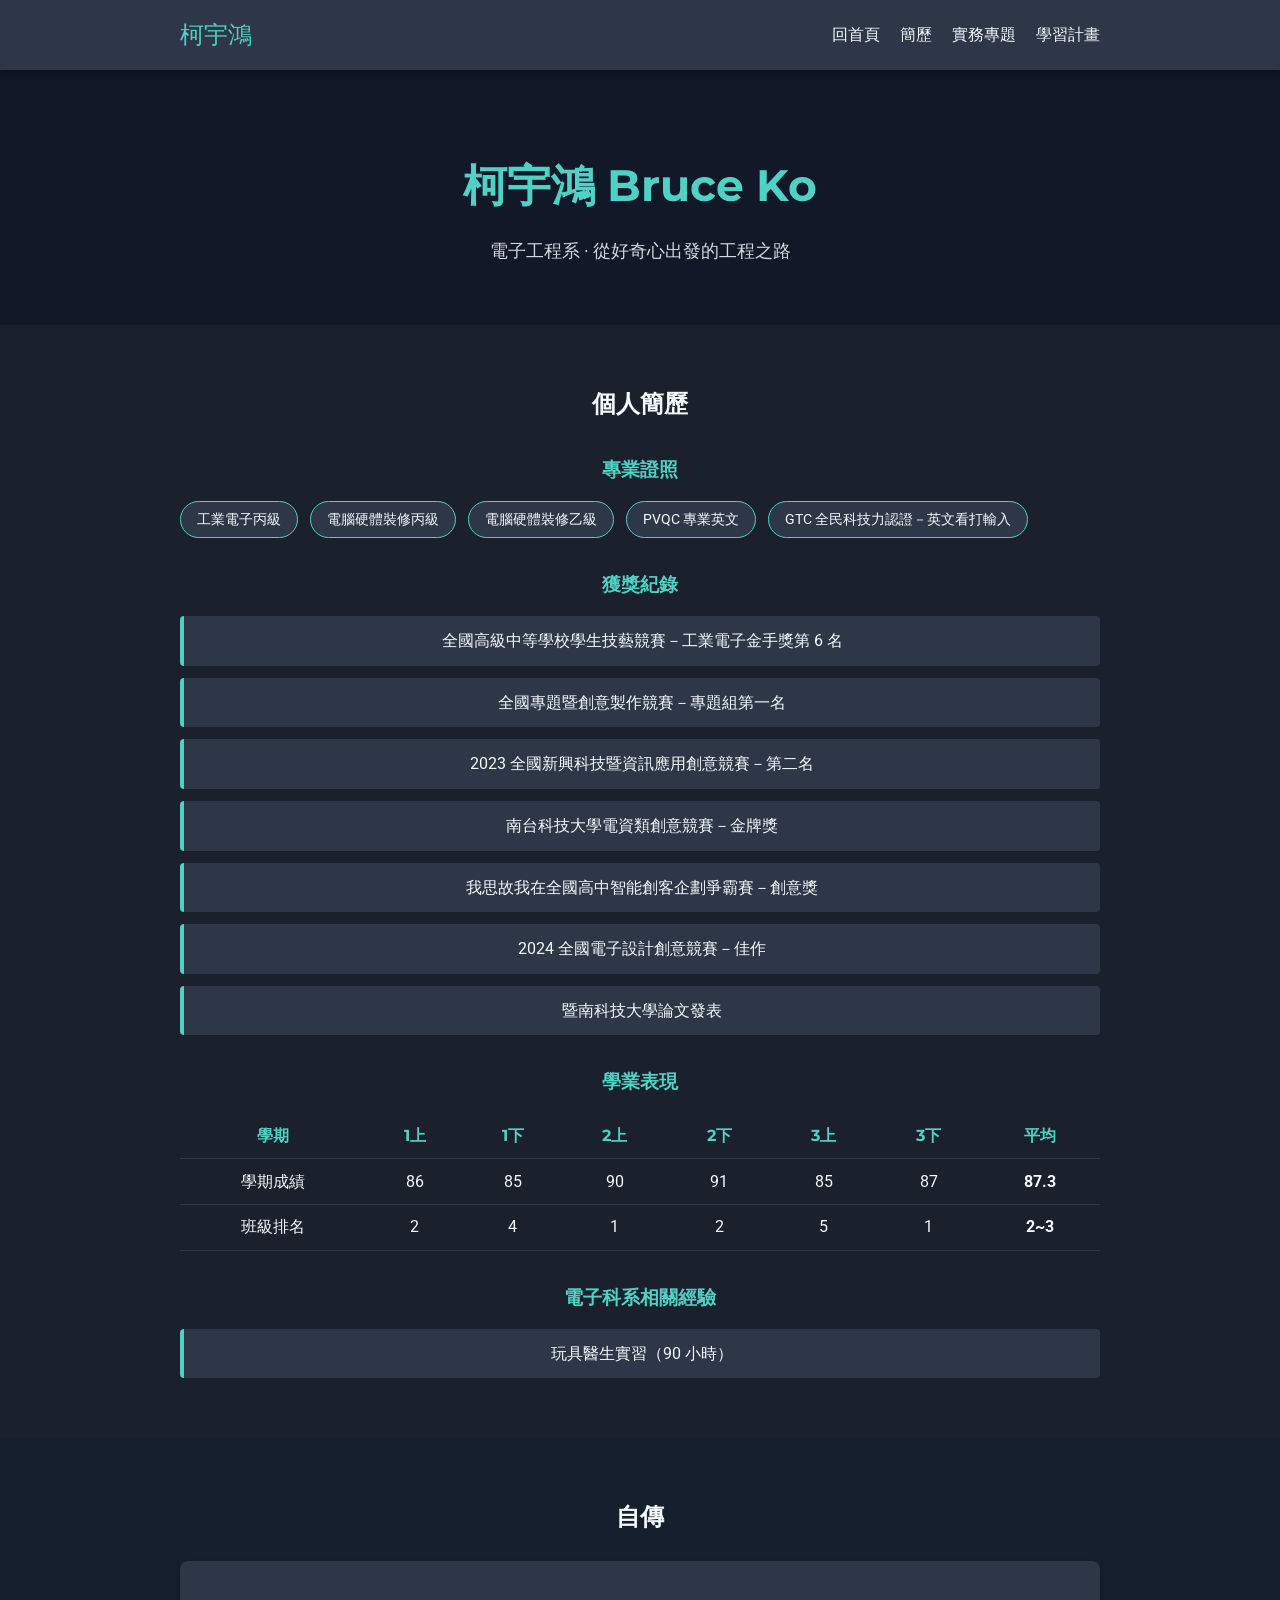
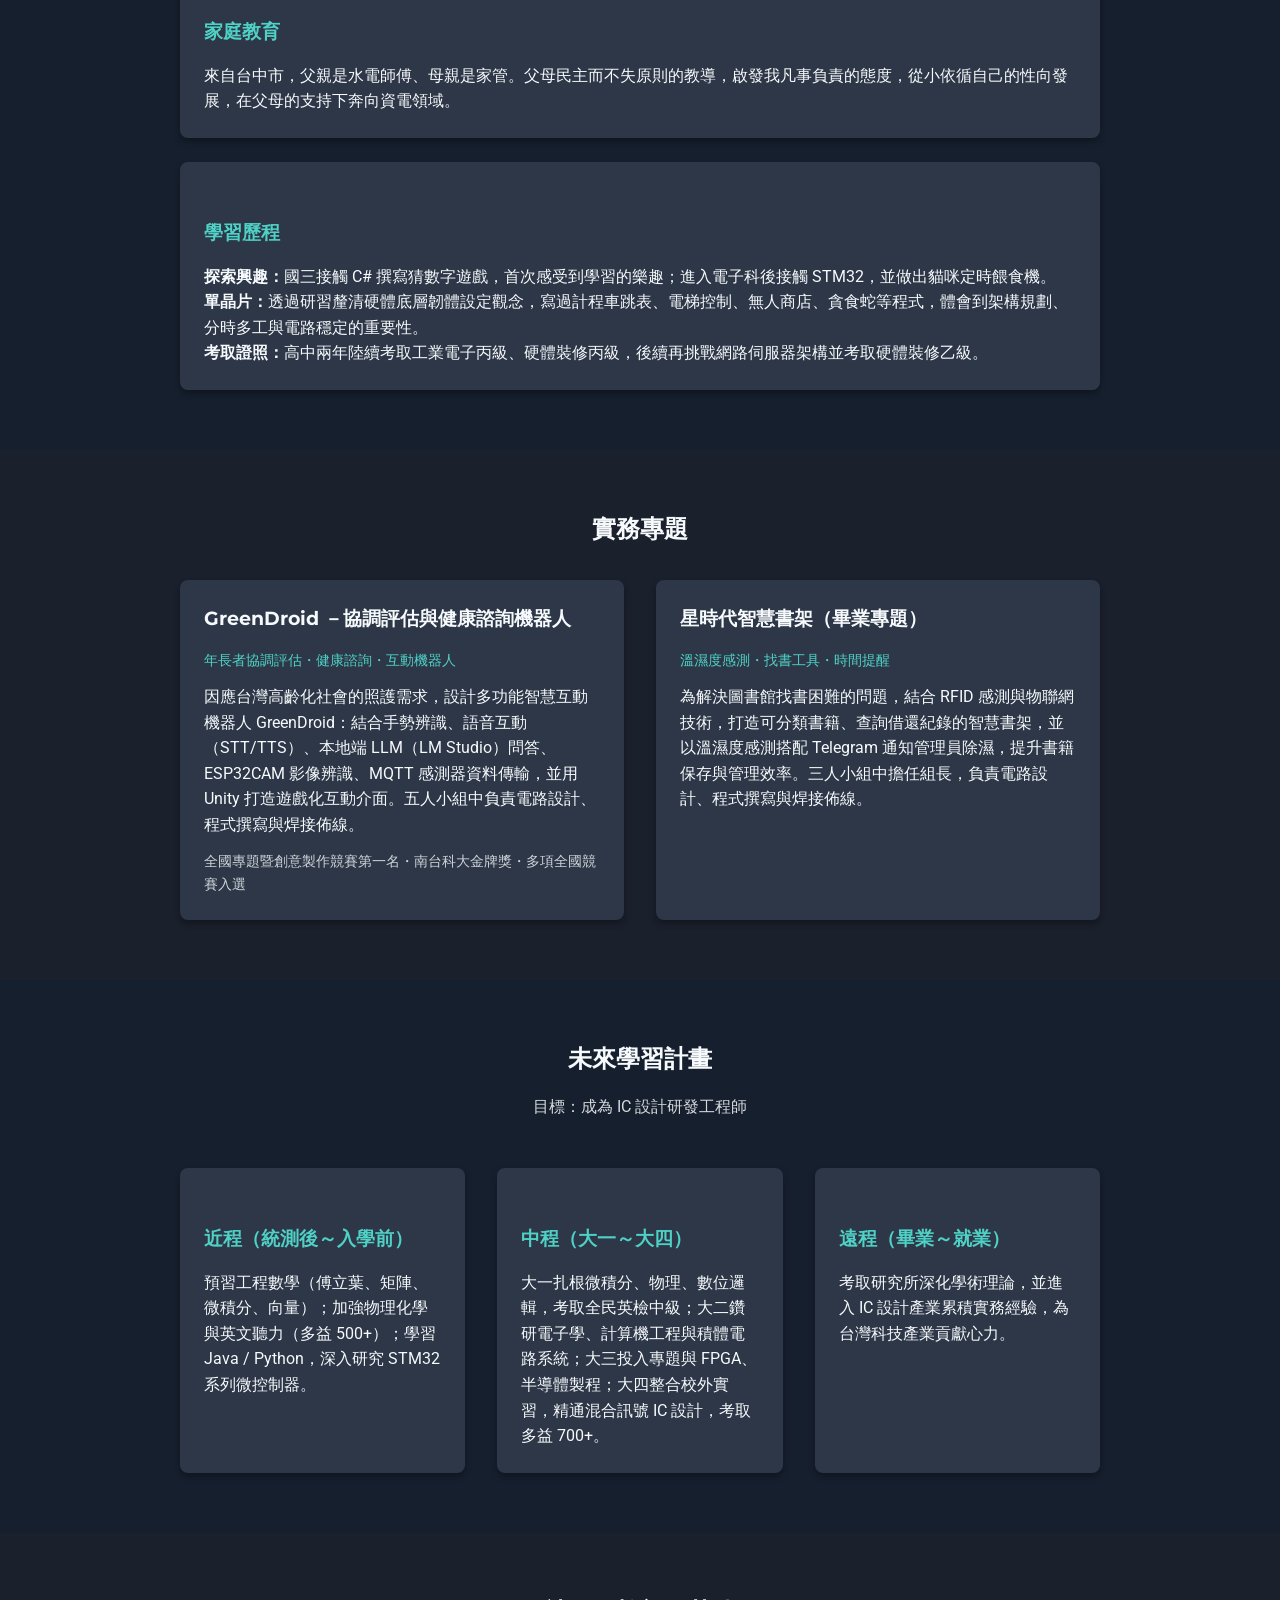
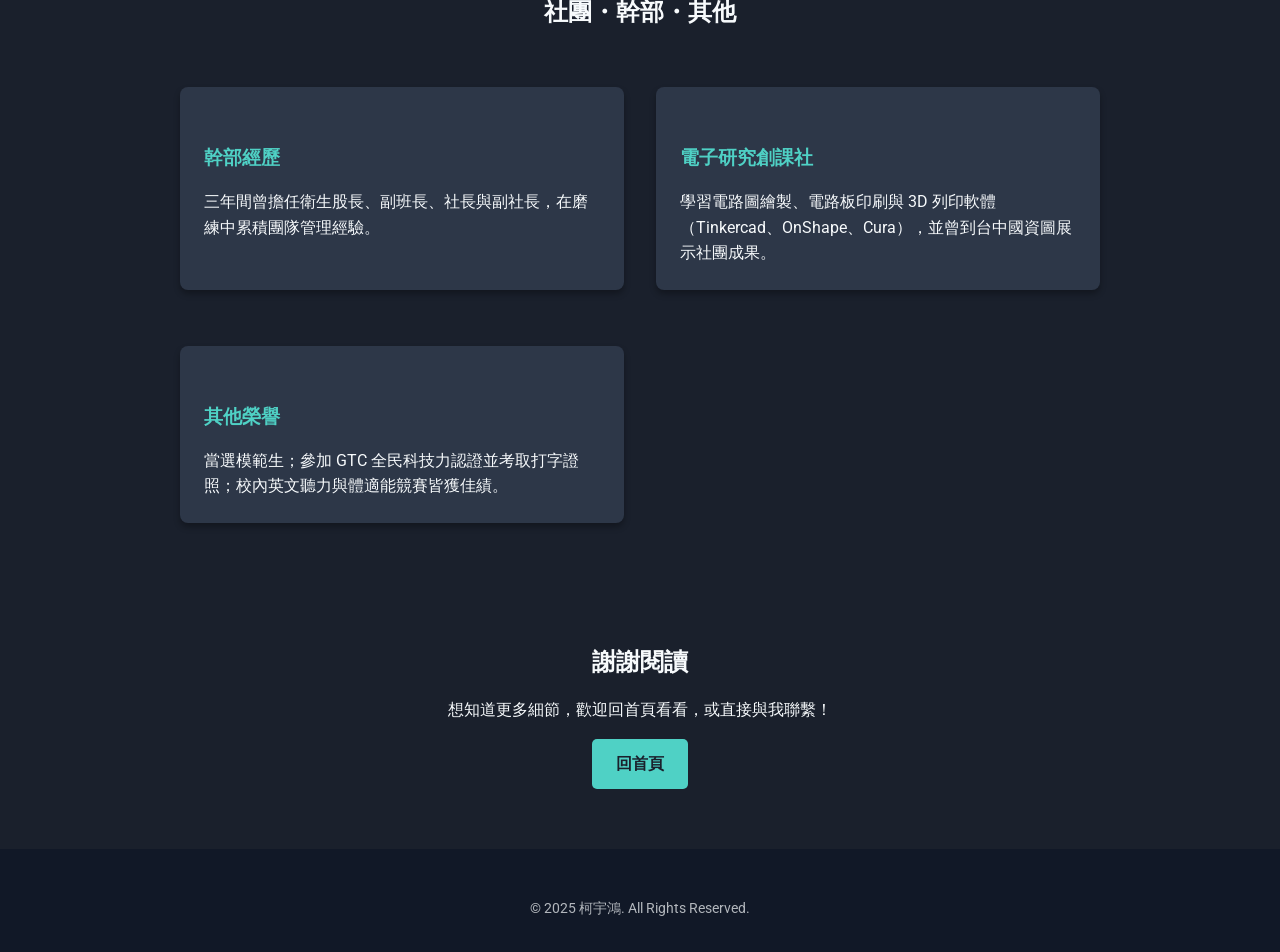
==== about.html @ ba744ed4 "新增「了解我」整理頁面，整理自傳、競賽、專題等審查資料重點" ====
<!DOCTYPE html>
<html lang="zh-TW">
<head>
    <meta charset="UTF-8">
    <meta name="viewport" content="width=device-width, initial-scale=1.0">
    <title>了解我 - 柯宇鴻</title>

    <!-- 引入 Google Fonts -->
    <link rel="preconnect" href="https://fonts.googleapis.com">
    <link rel="preconnect" href="https://fonts.gstatic.com" crossorigin>
    <link href="https://fonts.googleapis.com/css2?family=Montserrat:wght@700&family=Roboto:wght@400;500&display=swap" rel="stylesheet">

    <!-- 連結外部 CSS 樣式表 -->
    <link rel="stylesheet" href="style.css">
</head>
<body>

    <!-- 導覽列 -->
    <nav class="navbar">
        <div class="container">
            <a href="index.html" class="logo">柯宇鴻</a>
            <ul class="nav-links">
                <li><a href="index.html">回首頁</a></li>
                <li><a href="#profile">簡歷</a></li>
                <li><a href="#projects">實務專題</a></li>
                <li><a href="#plan">學習計畫</a></li>
            </ul>
        </div>
    </nav>

    <!-- 英雄區塊 -->
    <header id="hero" class="page-hero">
        <div class="container">
            <h1>柯宇鴻 Bruce Ko</h1>
            <p class="subtitle">電子工程系 · 從好奇心出發的工程之路</p>
        </div>
    </header>

    <main>
        <!-- 個人簡歷 -->
        <section id="profile" class="about-section">
            <div class="container">
                <h2 class="section-title">個人簡歷</h2>

                <h3>專業證照</h3>
                <ul class="badge-list">
                    <li class="badge">工業電子丙級</li>
                    <li class="badge">電腦硬體裝修丙級</li>
                    <li class="badge">電腦硬體裝修乙級</li>
                    <li class="badge">PVQC 專業英文</li>
                    <li class="badge">GTC 全民科技力認證－英文看打輸入</li>
                </ul>

                <h3>獲獎紀錄</h3>
                <ul class="award-list">
                    <li>全國高級中等學校學生技藝競賽－工業電子金手獎第 6 名</li>
                    <li>全國專題暨創意製作競賽－專題組第一名</li>
                    <li>2023 全國新興科技暨資訊應用創意競賽－第二名</li>
                    <li>南台科技大學電資類創意競賽－金牌獎</li>
                    <li>我思故我在全國高中智能創客企劃爭霸賽－創意獎</li>
                    <li>2024 全國電子設計創意競賽－佳作</li>
                    <li>暨南科技大學論文發表</li>
                </ul>

                <h3>學業表現</h3>
                <div class="table-wrap">
                    <table class="info-table">
                        <thead>
                            <tr><th>學期</th><th>1上</th><th>1下</th><th>2上</th><th>2下</th><th>3上</th><th>3下</th><th>平均</th></tr>
                        </thead>
                        <tbody>
                            <tr><td>學期成績</td><td>86</td><td>85</td><td>90</td><td>91</td><td>85</td><td>87</td><td><strong>87.3</strong></td></tr>
                            <tr><td>班級排名</td><td>2</td><td>4</td><td>1</td><td>2</td><td>5</td><td>1</td><td><strong>2~3</strong></td></tr>
                        </tbody>
                    </table>
                </div>

                <h3>電子科系相關經驗</h3>
                <ul class="award-list">
                    <li>玩具醫生實習（90 小時）</li>
                </ul>
            </div>
        </section>

        <!-- 自傳 -->
        <section class="about-section alt-bg">
            <div class="container">
                <h2 class="section-title">自傳</h2>
                <div class="project-card">
                    <h3>家庭教育</h3>
                    <p>來自台中市，父親是水電師傅、母親是家管。父母民主而不失原則的教導，啟發我凡事負責的態度，從小依循自己的性向發展，在父母的支持下奔向資電領域。</p>
                </div>
                <div class="project-card">
                    <h3>學習歷程</h3>
                    <p><strong>探索興趣：</strong>國三接觸 C# 撰寫猜數字遊戲，首次感受到學習的樂趣；進入電子科後接觸 STM32，並做出貓咪定時餵食機。</p>
                    <p><strong>單晶片：</strong>透過研習釐清硬體底層韌體設定觀念，寫過計程車跳表、電梯控制、無人商店、貪食蛇等程式，體會到架構規劃、分時多工與電路穩定的重要性。</p>
                    <p><strong>考取證照：</strong>高中兩年陸續考取工業電子丙級、硬體裝修丙級，後續再挑戰網路伺服器架構並考取硬體裝修乙級。</p>
                </div>
            </div>
        </section>

        <!-- 實務專題 -->
        <section id="projects" class="projects-section">
            <div class="container">
                <h2 class="section-title">實務專題</h2>
                <div class="project-grid">
                    <div class="project-card">
                        <h3>GreenDroid －協調評估與健康諮詢機器人</h3>
                        <p class="tag">年長者協調評估・健康諮詢・互動機器人</p>
                        <p>因應台灣高齡化社會的照護需求，設計多功能智慧互動機器人 GreenDroid：結合手勢辨識、語音互動（STT/TTS）、本地端 LLM（LM Studio）問答、ESP32CAM 影像辨識、MQTT 感測器資料傳輸，並用 Unity 打造遊戲化互動介面。五人小組中負責電路設計、程式撰寫與焊接佈線。</p>
                        <p class="highlight">全國專題暨創意製作競賽第一名・南台科大金牌獎・多項全國競賽入選</p>
                    </div>
                    <div class="project-card">
                        <h3>星時代智慧書架（畢業專題）</h3>
                        <p class="tag">溫濕度感測・找書工具・時間提醒</p>
                        <p>為解決圖書館找書困難的問題，結合 RFID 感測與物聯網技術，打造可分類書籍、查詢借還紀錄的智慧書架，並以溫濕度感測搭配 Telegram 通知管理員除濕，提升書籍保存與管理效率。三人小組中擔任組長，負責電路設計、程式撰寫與焊接佈線。</p>
                    </div>
                </div>
            </div>
        </section>

        <!-- 未來學習計畫 -->
        <section id="plan" class="about-section alt-bg">
            <div class="container">
                <h2 class="section-title">未來學習計畫</h2>
                <p class="center-text">目標：成為 IC 設計研發工程師</p>
                <div class="plan-grid">
                    <div class="project-card">
                        <h3>近程（統測後～入學前）</h3>
                        <p>預習工程數學（傅立葉、矩陣、微積分、向量）；加強物理化學與英文聽力（多益 500+）；學習 Java / Python，深入研究 STM32 系列微控制器。</p>
                    </div>
                    <div class="project-card">
                        <h3>中程（大一～大四）</h3>
                        <p>大一扎根微積分、物理、數位邏輯，考取全民英檢中級；大二鑽研電子學、計算機工程與積體電路系統；大三投入專題與 FPGA、半導體製程；大四整合校外實習，精通混合訊號 IC 設計，考取多益 700+。</p>
                    </div>
                    <div class="project-card">
                        <h3>遠程（畢業～就業）</h3>
                        <p>考取研究所深化學術理論，並進入 IC 設計產業累積實務經驗，為台灣科技產業貢獻心力。</p>
                    </div>
                </div>
            </div>
        </section>

        <!-- 社團與其他 -->
        <section class="about-section">
            <div class="container">
                <h2 class="section-title">社團・幹部・其他</h2>
                <div class="project-grid">
                    <div class="project-card">
                        <h3>幹部經歷</h3>
                        <p>三年間曾擔任衛生股長、副班長、社長與副社長，在磨練中累積團隊管理經驗。</p>
                    </div>
                    <div class="project-card">
                        <h3>電子研究創課社</h3>
                        <p>學習電路圖繪製、電路板印刷與 3D 列印軟體（Tinkercad、OnShape、Cura），並曾到台中國資圖展示社團成果。</p>
                    </div>
                    <div class="project-card">
                        <h3>其他榮譽</h3>
                        <p>當選模範生；參加 GTC 全民科技力認證並考取打字證照；校內英文聽力與體適能競賽皆獲佳績。</p>
                    </div>
                </div>
            </div>
        </section>

        <!-- CTA -->
        <section class="contact-section">
            <div class="container">
                <h2>謝謝閱讀</h2>
                <p>想知道更多細節，歡迎回首頁看看，或直接與我聯繫！</p>
                <a href="index.html" class="btn">回首頁</a>
            </div>
        </section>
    </main>

    <!-- 頁尾 -->
    <footer class="footer">
        <div class="container">
            <p class="copyright">&copy; 2025 柯宇鴻. All Rights Reserved.</p>
        </div>
    </footer>

</body>
</html>
---- style.css ----
/* --- 全域設定與變數 --- */
:root {
    --bg-color: #1a202c;
    --card-bg-color: #2d3748;
    --primary-color: #4fd1c5;
    --text-color: #f7fafc;
    --font-heading: 'Montserrat', sans-serif;
    --font-body: 'Roboto', sans-serif;
}

/* --- 通用樣式 --- */
* {
    margin: 0;
    padding: 0;
    box-sizing: border-box;
}

html {
    scroll-behavior: smooth; /* 讓頁內跳轉有平滑過渡效果 */
}

body {
    font-family: var(--font-body);
    background-color: var(--bg-color);
    color: var(--text-color);
    line-height: 1.6;
}

.container {
    max-width: 960px;
    margin: 0 auto;
    padding: 0 20px;
}

h1, h2, h3 {
    font-family: var(--font-heading);
    margin-bottom: 1rem;
}

section {
    padding: 60px 0;
}

/* --- 導覽列 --- */
.navbar {
    background-color: var(--card-bg-color);
    padding: 1rem 0;
    position: sticky;
    top: 0;
    z-index: 10;
    box-shadow: 0 2px 10px rgba(0, 0, 0, 0.5);
}

.navbar .container {
    display: flex;
    justify-content: space-between;
    align-items: center;
}

.navbar .logo {
    font-family: var(--font-heading);
    color: var(--primary-color);
    text-decoration: none;
    font-size: 1.5rem;
}

.nav-links {
    display: flex;
    list-style: none;
}

.nav-links li {
    margin-left: 20px;
}

.nav-links a {
    color: var(--text-color);
    text-decoration: none;
    transition: color 0.3s ease;
}

.nav-links a:hover {
    color: var(--primary-color);
}

/* --- 英雄區塊 --- */
.hero-section {
    height: 60vh;
    display: flex;
    justify-content: center;
    align-items: center;
    text-align: center;
    background-color: #111827; /* 比背景更深的顏色 */
}

.hero-section h1 {
    font-size: 3rem;
    color: var(--primary-color);
}

.hero-section .subtitle {
    font-size: 1.2rem;
    color: var(--text-color);
    opacity: 0.8;
}

/* --- 關於我 & 聯絡區塊 --- */
.about-section, .contact-section {
    text-align: center;
}

/* --- 專案區塊 --- */
.projects-section h2 {
    text-align: center;
}

.project-grid {
    display: grid;
    grid-template-columns: repeat(auto-fit, minmax(300px, 1fr));
    gap: 2rem;
    margin-top: 2rem;
}

.project-card {
    background-color: var(--card-bg-color);
    padding: 1.5rem;
    border-radius: 8px;
    box-shadow: 0 4px 6px rgba(0, 0, 0, 0.3);
    transition: transform 0.3s ease, box-shadow 0.3s ease;
}

.project-card:hover {
    transform: translateY(-5px);
    box-shadow: 0 8px 15px rgba(0, 0, 0, 0.4);
}

/* --- 按鈕 --- */
.btn {
    display: inline-block;
    background-color: var(--primary-color);
    color: var(--bg-color);
    padding: 12px 24px;
    border-radius: 5px;
    text-decoration: none;
    font-weight: bold;
    margin-top: 1rem;
    transition: background-color 0.3s ease;
}

.btn:hover {
    background-color: #38b2ac; /* 加深一點的強調色 */
}

/* --- 頁尾 --- */
.footer {
    background-color: #111827;
    text-align: center;
    padding: 2rem 0;
}

.social-links a {
    color: var(--text-color);
    margin: 0 10px;
    text-decoration: none;
    transition: color 0.3s ease;
}

.social-links a:hover {
    color: var(--primary-color);
}

.copyright {
    margin-top: 1rem;
    font-size: 0.9rem;
    opacity: 0.7;
}

/* --- 了解我頁面 --- */
.page-hero {
    padding: 80px 0 60px;
    text-align: center;
    background-color: #111827;
}

.page-hero h1 {
    font-size: 2.75rem;
    color: var(--primary-color);
}

.page-hero .subtitle {
    font-size: 1.1rem;
    opacity: 0.85;
}

.section-title {
    text-align: center;
}

.about-section.alt-bg {
    background-color: #161f2e;
}

.about-section h3 {
    margin-top: 2rem;
    color: var(--primary-color);
}

.center-text {
    text-align: center;
    opacity: 0.85;
    margin-bottom: 1.5rem;
}

.badge-list, .award-list {
    list-style: none;
    display: flex;
    flex-wrap: wrap;
    gap: 0.75rem;
    margin-top: 0.75rem;
}

.badge-list .badge {
    background-color: var(--card-bg-color);
    border: 1px solid var(--primary-color);
    color: var(--text-color);
    padding: 6px 16px;
    border-radius: 999px;
    font-size: 0.9rem;
}

.award-list {
    flex-direction: column;
}

.award-list li {
    background-color: var(--card-bg-color);
    border-left: 4px solid var(--primary-color);
    padding: 0.75rem 1rem;
    border-radius: 4px;
}

.table-wrap {
    overflow-x: auto;
    margin-top: 0.75rem;
}

.info-table {
    width: 100%;
    border-collapse: collapse;
    min-width: 500px;
}

.info-table th, .info-table td {
    padding: 0.6rem 0.8rem;
    text-align: center;
    border-bottom: 1px solid rgba(255, 255, 255, 0.1);
}

.info-table th {
    color: var(--primary-color);
    font-family: var(--font-heading);
}

.about-section .project-card {
    text-align: left;
    margin-top: 1.5rem;
}

.project-card .tag {
    color: var(--primary-color);
    font-size: 0.85rem;
    margin-bottom: 0.75rem;
}

.project-card .highlight {
    margin-top: 0.75rem;
    font-size: 0.9rem;
    opacity: 0.8;
}

.plan-grid {
    display: grid;
    grid-template-columns: repeat(auto-fit, minmax(260px, 1fr));
    gap: 2rem;
    margin-top: 1.5rem;
}

/* --- 響應式設計 --- */
@media (max-width: 600px) {
    .navbar .container {
        flex-direction: column;
    }

    .nav-links {
        margin-top: 1rem;
    }

    .hero-section h1 {
        font-size: 2.5rem;
    }
}
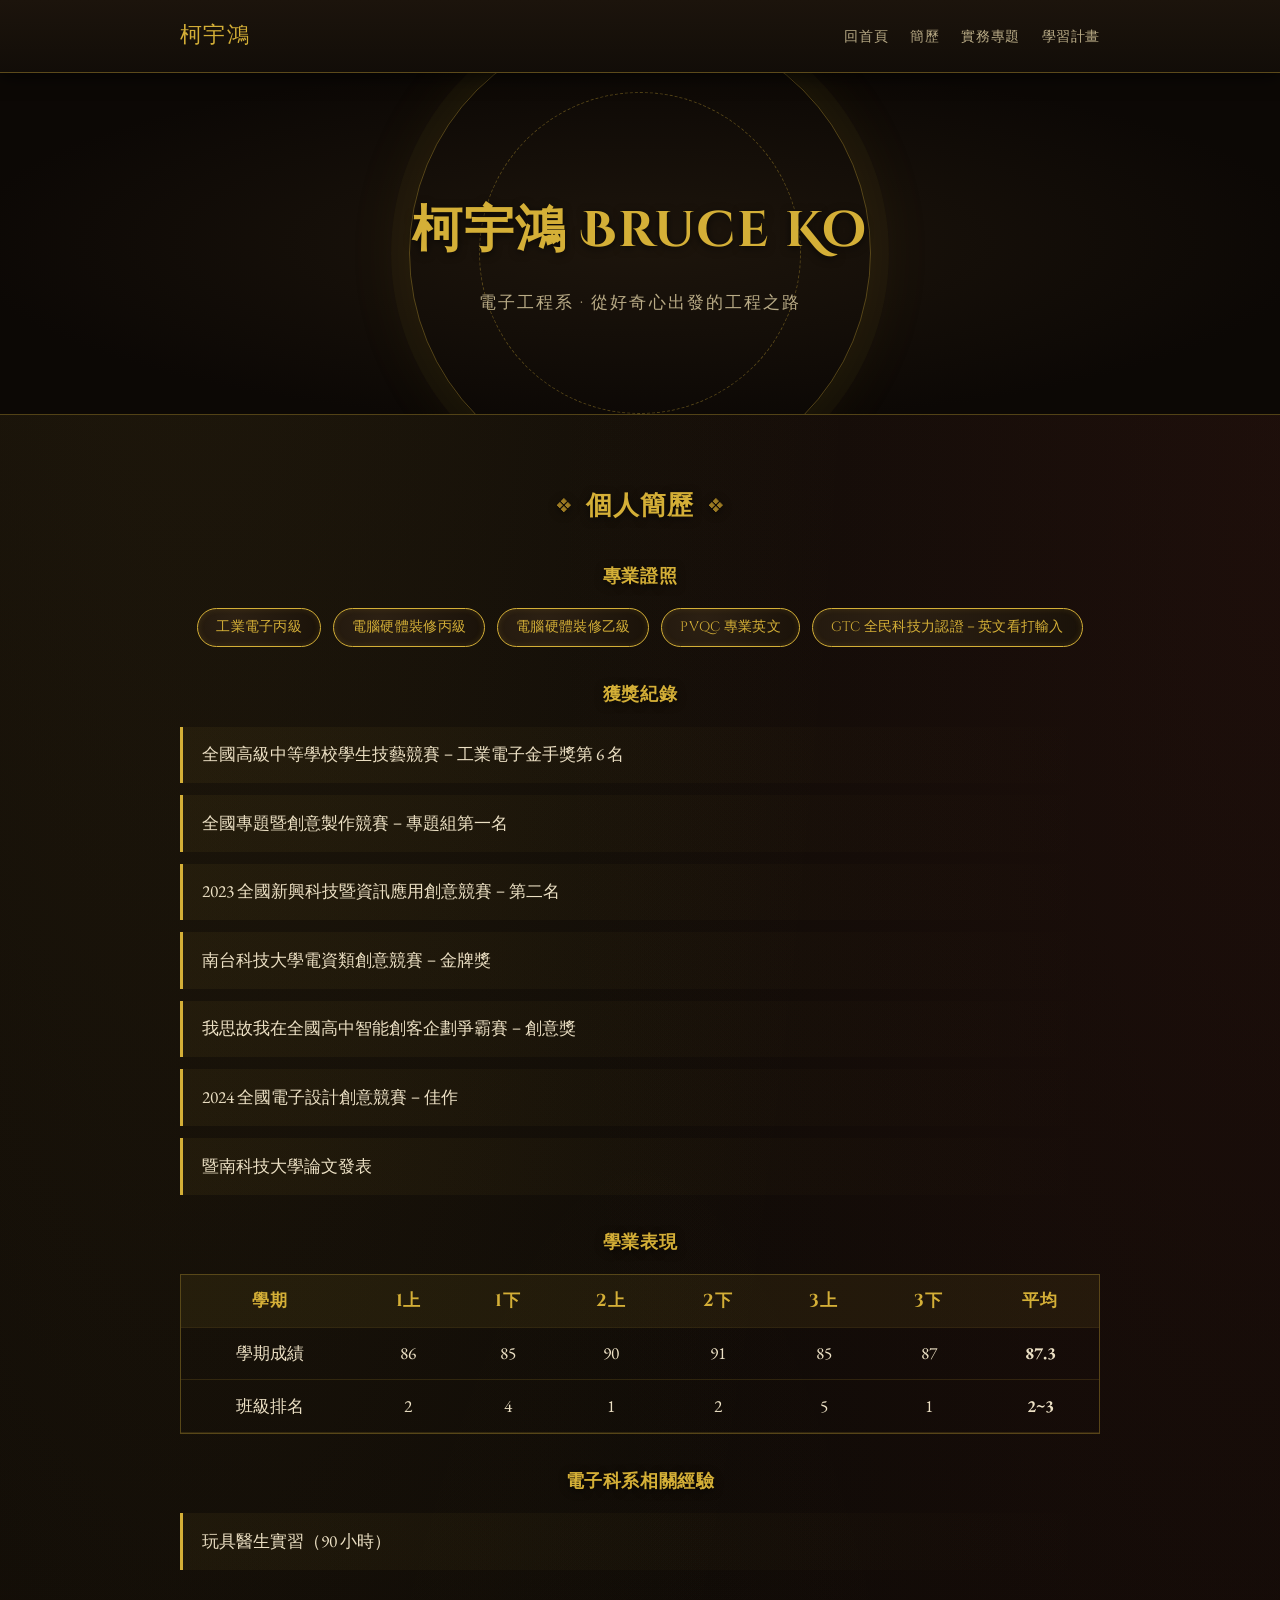
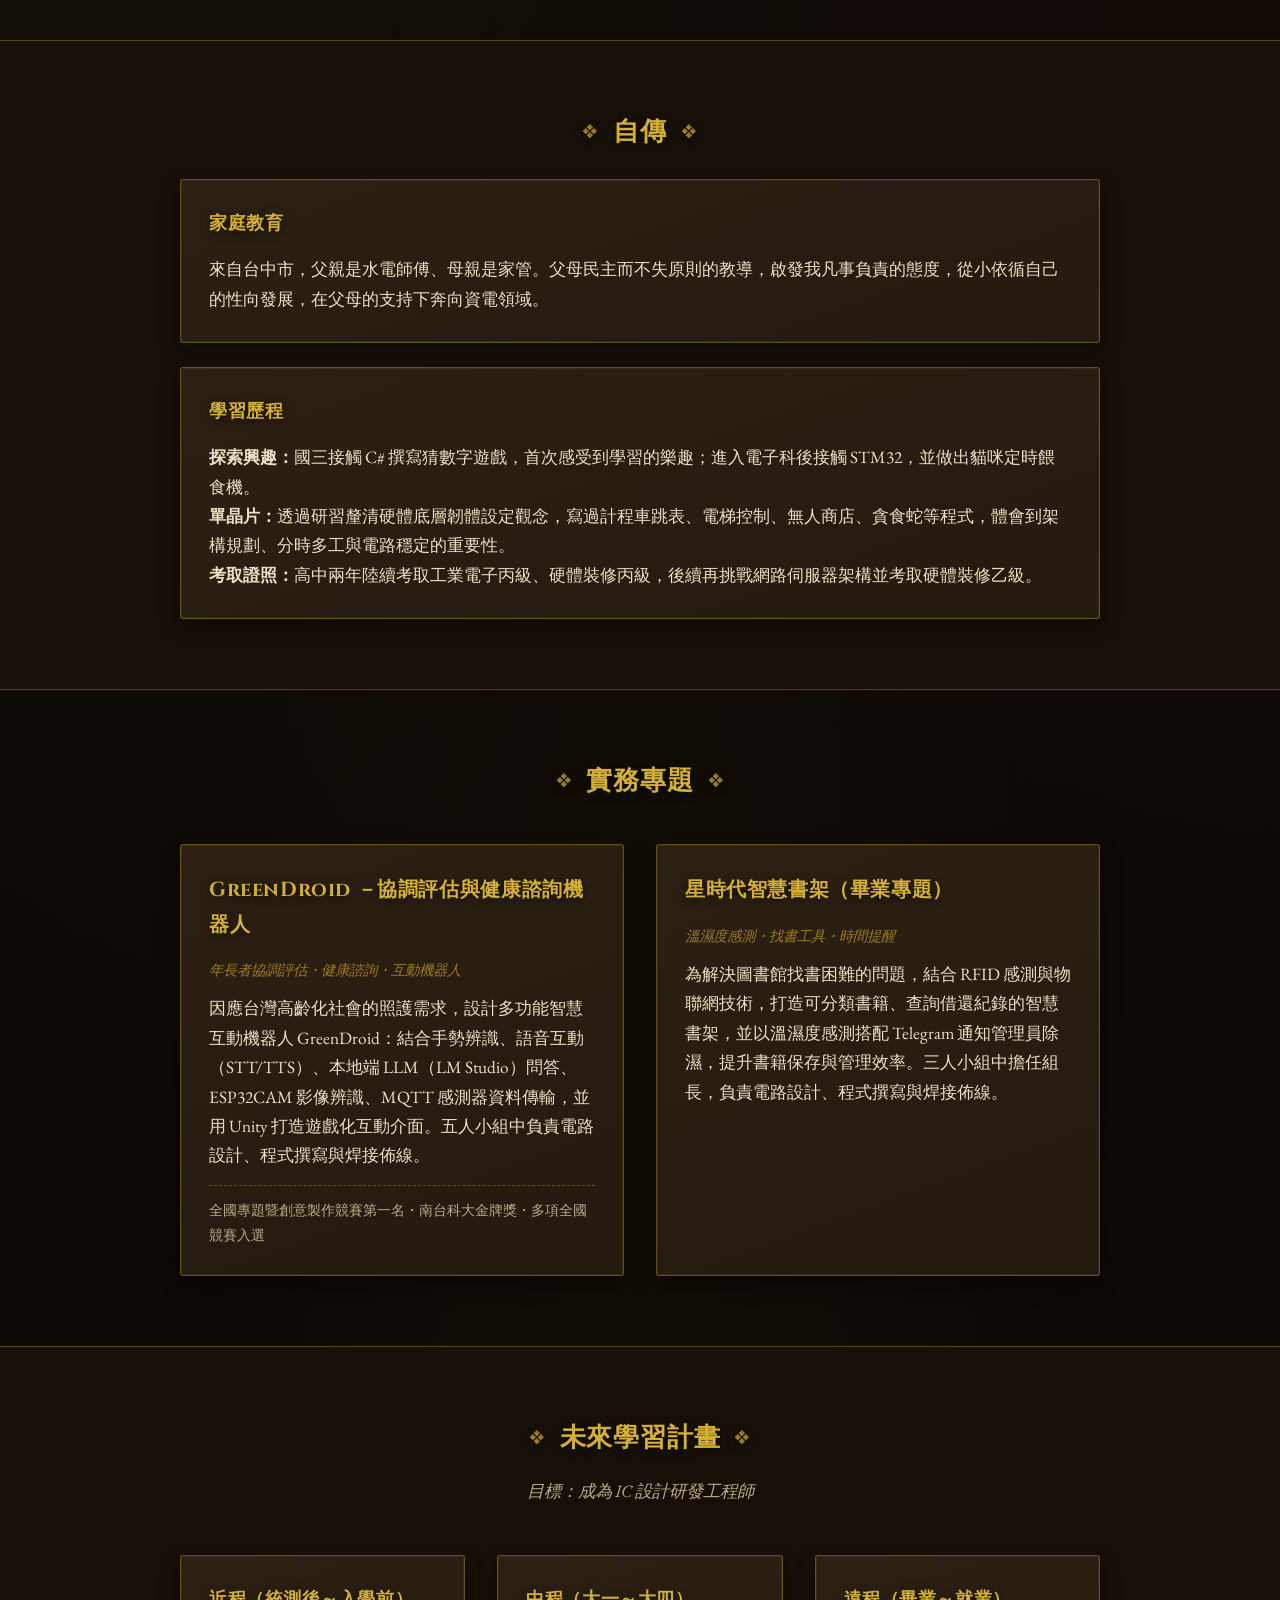
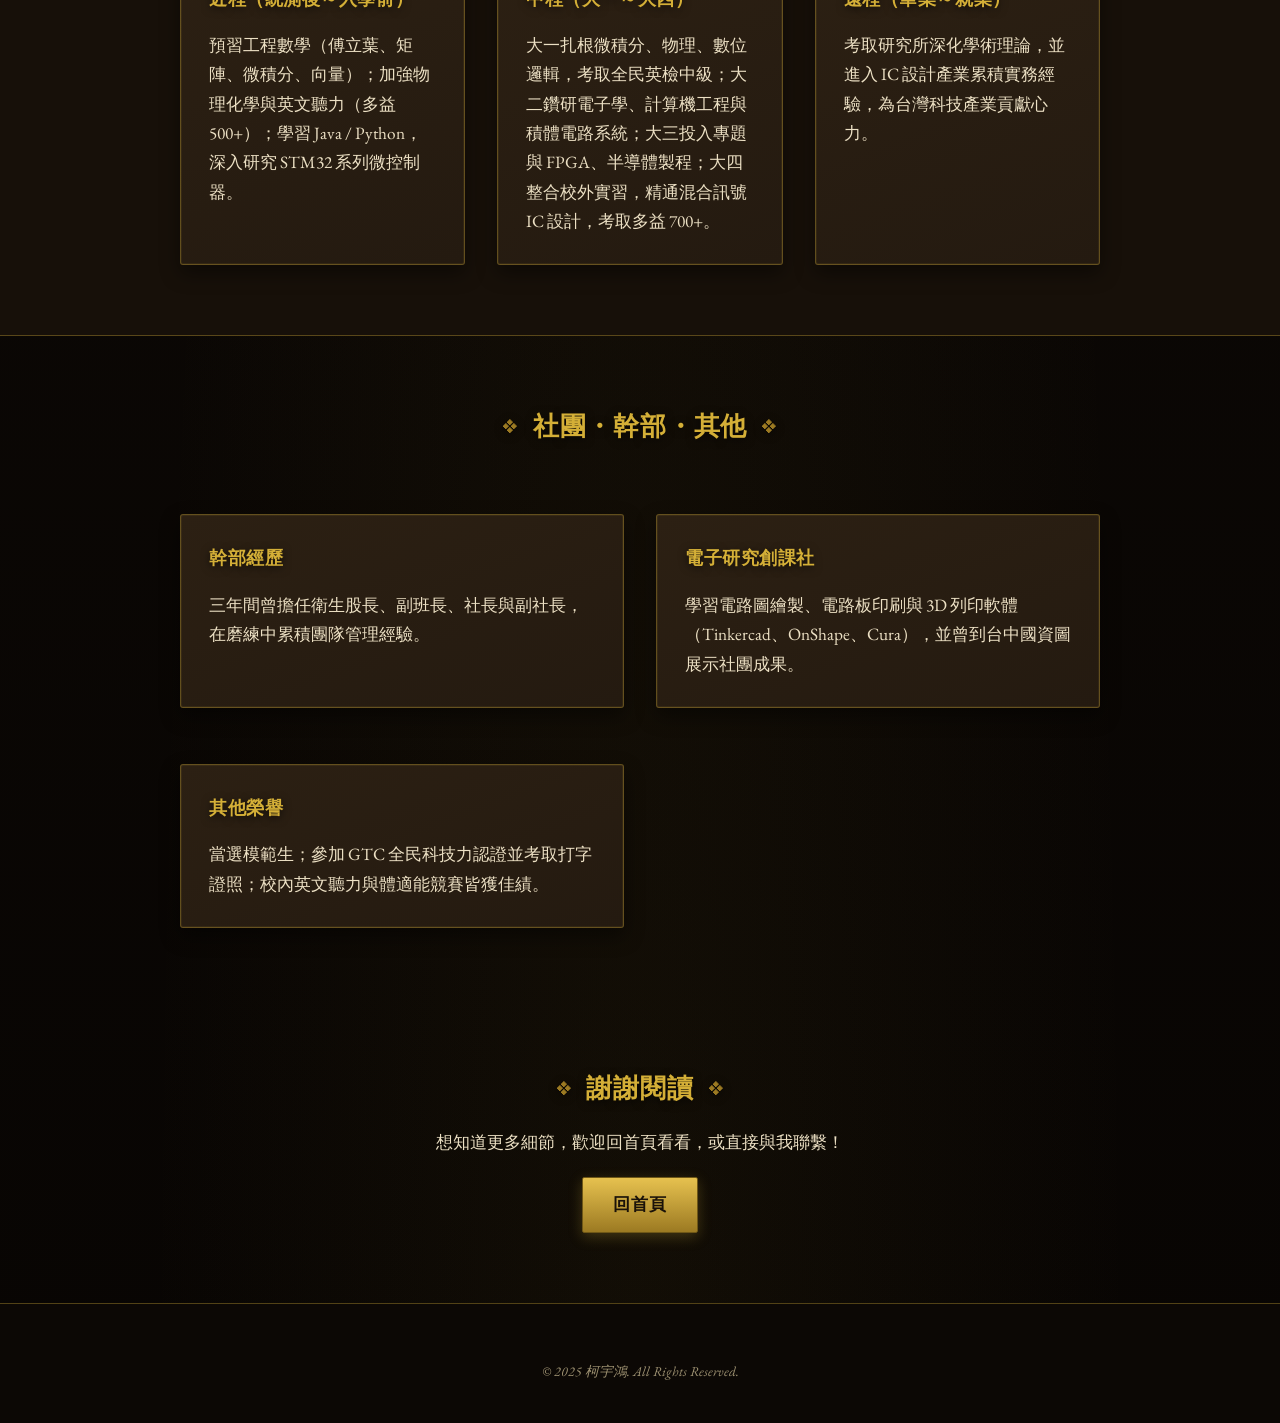
==== commit 3deddc1d: "改為奇幻古代風格：金色羊皮紙質感、Cinzel/EB Garamond字體與魔法陣裝飾" ====
--- a/about.html
+++ b/about.html
@@ -8,7 +8,7 @@
     <!-- 引入 Google Fonts -->
     <link rel="preconnect" href="https://fonts.googleapis.com">
     <link rel="preconnect" href="https://fonts.gstatic.com" crossorigin>
-    <link href="https://fonts.googleapis.com/css2?family=Montserrat:wght@700&family=Roboto:wght@400;500&display=swap" rel="stylesheet">
+    <link href="https://fonts.googleapis.com/css2?family=Cinzel+Decorative:wght@700&family=Cinzel:wght@500;700&family=EB+Garamond:ital,wght@0,400;0,600;1,400&display=swap" rel="stylesheet">
 
     <!-- 連結外部 CSS 樣式表 -->
     <link rel="stylesheet" href="style.css">
--- a/style.css
+++ b/style.css
@@ -1,11 +1,17 @@
-/* --- 全域設定與變數 --- */
+/* --- 全域設定與變數：奇幻古代風 --- */
 :root {
-    --bg-color: #1a202c;
-    --card-bg-color: #2d3748;
-    --primary-color: #4fd1c5;
-    --text-color: #f7fafc;
-    --font-heading: 'Montserrat', sans-serif;
-    --font-body: 'Roboto', sans-serif;
+    --bg-color: #120d08;
+    --bg-color-deep: #080503;
+    --card-bg-color: #241a10;
+    --card-bg-color-alt: #2c2013;
+    --primary-color: #d4af37;
+    --primary-color-soft: rgba(212, 175, 55, 0.35);
+    --primary-color-dark: #9c7a22;
+    --text-color: #ece0c4;
+    --text-muted: #b9ab86;
+    --font-display: 'Cinzel Decorative', 'Cinzel', serif;
+    --font-heading: 'Cinzel', serif;
+    --font-body: 'EB Garamond', Georgia, serif;
 }
 
 /* --- 通用樣式 --- */
@@ -21,9 +27,15 @@
 
 body {
     font-family: var(--font-body);
+    font-size: 1.08rem;
     background-color: var(--bg-color);
+    background-image:
+        radial-gradient(ellipse at 15% -10%, rgba(212, 175, 55, 0.08), transparent 45%),
+        radial-gradient(ellipse at 100% 10%, rgba(122, 35, 35, 0.12), transparent 40%),
+        radial-gradient(ellipse at 50% 100%, rgba(212, 175, 55, 0.05), transparent 55%),
+        linear-gradient(180deg, var(--bg-color), var(--bg-color-deep));
     color: var(--text-color);
-    line-height: 1.6;
+    line-height: 1.7;
 }
 
 .container {
@@ -34,21 +46,25 @@
 
 h1, h2, h3 {
     font-family: var(--font-heading);
+    letter-spacing: 0.03em;
     margin-bottom: 1rem;
+    color: var(--primary-color);
+    text-shadow: 0 2px 8px rgba(0, 0, 0, 0.6);
 }
 
 section {
-    padding: 60px 0;
+    padding: 70px 0;
 }
 
 /* --- 導覽列 --- */
 .navbar {
-    background-color: var(--card-bg-color);
-    padding: 1rem 0;
+    background: linear-gradient(180deg, #1c140c, #120d08);
+    padding: 1.1rem 0;
     position: sticky;
     top: 0;
     z-index: 10;
-    box-shadow: 0 2px 10px rgba(0, 0, 0, 0.5);
+    border-bottom: 1px solid var(--primary-color-soft);
+    box-shadow: 0 4px 16px rgba(0, 0, 0, 0.6);
 }
 
 .navbar .container {
@@ -58,10 +74,11 @@
 }
 
 .navbar .logo {
-    font-family: var(--font-heading);
+    font-family: var(--font-display);
     color: var(--primary-color);
     text-decoration: none;
-    font-size: 1.5rem;
+    font-size: 1.35rem;
+    letter-spacing: 0.06em;
 }
 
 .nav-links {
@@ -70,11 +87,14 @@
 }
 
 .nav-links li {
-    margin-left: 20px;
+    margin-left: 22px;
 }
 
 .nav-links a {
-    color: var(--text-color);
+    font-family: var(--font-heading);
+    font-size: 0.9rem;
+    letter-spacing: 0.04em;
+    color: var(--text-muted);
     text-decoration: none;
     transition: color 0.3s ease;
 }
@@ -84,29 +104,116 @@
 }
 
 /* --- 英雄區塊 --- */
-.hero-section {
-    height: 60vh;
+.hero-section,
+.page-hero {
+    min-height: 55vh;
     display: flex;
     justify-content: center;
     align-items: center;
     text-align: center;
-    background-color: #111827; /* 比背景更深的顏色 */
-}
-
-.hero-section h1 {
-    font-size: 3rem;
-    color: var(--primary-color);
-}
-
-.hero-section .subtitle {
-    font-size: 1.2rem;
-    color: var(--text-color);
-    opacity: 0.8;
+    position: relative;
+    overflow: hidden;
+    background: radial-gradient(ellipse at center, #1d150c 0%, #0c0805 75%);
+    border-bottom: 1px solid var(--primary-color-soft);
+}
+
+.page-hero {
+    min-height: 38vh;
+    padding: 90px 0 70px;
+}
+
+.hero-section::before,
+.page-hero::before {
+    content: "";
+    position: absolute;
+    width: 460px;
+    height: 460px;
+    border-radius: 50%;
+    border: 1px solid var(--primary-color-soft);
+    box-shadow: 0 0 0 18px rgba(212, 175, 55, 0.03), 0 0 70px rgba(212, 175, 55, 0.08);
+}
+
+.hero-section::after,
+.page-hero::after {
+    content: "";
+    position: absolute;
+    width: 320px;
+    height: 320px;
+    border-radius: 50%;
+    border: 1px dashed var(--primary-color-soft);
+}
+
+.hero-section .container,
+.page-hero .container {
+    position: relative;
+    z-index: 1;
+}
+
+.hero-section h1,
+.page-hero h1 {
+    font-family: var(--font-display);
+    font-size: 3.1rem;
+}
+
+.hero-section .subtitle,
+.page-hero .subtitle {
+    font-family: var(--font-heading);
+    font-size: 1.05rem;
+    color: var(--text-muted);
+    letter-spacing: 0.12em;
+}
+
+.hero-section img {
+    margin-top: 1.5rem;
+    border: 3px solid var(--primary-color);
+    box-shadow: 0 0 0 6px rgba(212, 175, 55, 0.15), 0 10px 30px rgba(0, 0, 0, 0.6);
+}
+
+/* --- 標題裝飾 --- */
+.about-section h2,
+.projects-section h2,
+.contact-section h2,
+.section-title {
+    text-align: center;
+    position: relative;
+}
+
+.about-section h2::before,
+.about-section h2::after,
+.projects-section h2::before,
+.projects-section h2::after,
+.contact-section h2::before,
+.contact-section h2::after,
+.section-title::before,
+.section-title::after {
+    content: "❖";
+    color: var(--primary-color-dark);
+    font-size: 1rem;
+    margin: 0 14px;
+    vertical-align: middle;
 }
 
 /* --- 關於我 & 聯絡區塊 --- */
 .about-section, .contact-section {
     text-align: center;
+}
+
+.about-section.alt-bg {
+    background: #171009;
+    border-top: 1px solid var(--primary-color-soft);
+    border-bottom: 1px solid var(--primary-color-soft);
+}
+
+.about-section h3 {
+    margin-top: 2rem;
+    font-size: 1.15rem;
+}
+
+.center-text {
+    text-align: center;
+    color: var(--text-muted);
+    font-style: italic;
+    margin-bottom: 1.5rem;
 }
 
 /* --- 專案區塊 --- */
@@ -118,130 +225,87 @@
     display: grid;
     grid-template-columns: repeat(auto-fit, minmax(300px, 1fr));
     gap: 2rem;
-    margin-top: 2rem;
+    margin-top: 2.5rem;
 }
 
 .project-card {
-    background-color: var(--card-bg-color);
-    padding: 1.5rem;
-    border-radius: 8px;
-    box-shadow: 0 4px 6px rgba(0, 0, 0, 0.3);
-    transition: transform 0.3s ease, box-shadow 0.3s ease;
+    background: linear-gradient(160deg, var(--card-bg-color-alt), var(--card-bg-color));
+    padding: 1.75rem;
+    border: 1px solid var(--primary-color-soft);
+    border-radius: 3px;
+    box-shadow: inset 0 0 0 1px rgba(212, 175, 55, 0.08), 0 8px 20px rgba(0, 0, 0, 0.45);
+    transition: transform 0.3s ease, box-shadow 0.3s ease, border-color 0.3s ease;
+    text-align: left;
+}
+
+.about-section .project-card {
+    margin-top: 1.5rem;
+}
+
+.project-card h3 {
+    margin-top: 0;
 }
 
 .project-card:hover {
-    transform: translateY(-5px);
-    box-shadow: 0 8px 15px rgba(0, 0, 0, 0.4);
-}
-
-/* --- 按鈕 --- */
-.btn {
-    display: inline-block;
-    background-color: var(--primary-color);
-    color: var(--bg-color);
-    padding: 12px 24px;
-    border-radius: 5px;
-    text-decoration: none;
-    font-weight: bold;
-    margin-top: 1rem;
-    transition: background-color 0.3s ease;
-}
-
-.btn:hover {
-    background-color: #38b2ac; /* 加深一點的強調色 */
-}
-
-/* --- 頁尾 --- */
-.footer {
-    background-color: #111827;
-    text-align: center;
-    padding: 2rem 0;
-}
-
-.social-links a {
-    color: var(--text-color);
-    margin: 0 10px;
-    text-decoration: none;
-    transition: color 0.3s ease;
-}
-
-.social-links a:hover {
-    color: var(--primary-color);
-}
-
-.copyright {
-    margin-top: 1rem;
+    transform: translateY(-4px);
+    border-color: var(--primary-color);
+    box-shadow: inset 0 0 0 1px rgba(212, 175, 55, 0.15), 0 14px 28px rgba(0, 0, 0, 0.55);
+}
+
+.project-card .tag {
+    color: var(--primary-color-dark);
+    font-style: italic;
     font-size: 0.9rem;
-    opacity: 0.7;
-}
-
-/* --- 了解我頁面 --- */
-.page-hero {
-    padding: 80px 0 60px;
-    text-align: center;
-    background-color: #111827;
-}
-
-.page-hero h1 {
-    font-size: 2.75rem;
-    color: var(--primary-color);
-}
-
-.page-hero .subtitle {
-    font-size: 1.1rem;
-    opacity: 0.85;
-}
-
-.section-title {
-    text-align: center;
-}
-
-.about-section.alt-bg {
-    background-color: #161f2e;
-}
-
-.about-section h3 {
-    margin-top: 2rem;
-    color: var(--primary-color);
-}
-
-.center-text {
-    text-align: center;
-    opacity: 0.85;
-    margin-bottom: 1.5rem;
-}
-
+    margin-bottom: 0.75rem;
+}
+
+.project-card .highlight {
+    margin-top: 0.9rem;
+    padding-top: 0.75rem;
+    border-top: 1px dashed var(--primary-color-soft);
+    font-size: 0.9rem;
+    color: var(--text-muted);
+}
+
+/* --- 徽章 / 獎項 --- */
 .badge-list, .award-list {
     list-style: none;
     display: flex;
     flex-wrap: wrap;
     gap: 0.75rem;
-    margin-top: 0.75rem;
+    margin-top: 0.9rem;
+    justify-content: center;
 }
 
 .badge-list .badge {
-    background-color: var(--card-bg-color);
+    background: radial-gradient(circle at 30% 30%, #2c2013, #1a1209);
     border: 1px solid var(--primary-color);
-    color: var(--text-color);
-    padding: 6px 16px;
+    color: var(--primary-color);
+    font-family: var(--font-heading);
+    font-size: 0.85rem;
+    letter-spacing: 0.02em;
+    padding: 7px 18px;
     border-radius: 999px;
-    font-size: 0.9rem;
+    box-shadow: inset 0 0 6px rgba(212, 175, 55, 0.15);
 }
 
 .award-list {
     flex-direction: column;
+    align-items: stretch;
 }
 
 .award-list li {
-    background-color: var(--card-bg-color);
-    border-left: 4px solid var(--primary-color);
-    padding: 0.75rem 1rem;
-    border-radius: 4px;
-}
-
+    background: linear-gradient(90deg, rgba(212, 175, 55, 0.06), transparent);
+    border-left: 3px solid var(--primary-color);
+    padding: 0.85rem 1.2rem;
+    text-align: left;
+}
+
+/* --- 成績表 --- */
 .table-wrap {
     overflow-x: auto;
-    margin-top: 0.75rem;
+    margin-top: 1rem;
+    border: 1px solid var(--primary-color-soft);
 }
 
 .info-table {
@@ -251,33 +315,19 @@
 }
 
 .info-table th, .info-table td {
-    padding: 0.6rem 0.8rem;
-    text-align: center;
-    border-bottom: 1px solid rgba(255, 255, 255, 0.1);
+    padding: 0.7rem 0.9rem;
+    text-align: center;
+    border-bottom: 1px solid rgba(212, 175, 55, 0.15);
 }
 
 .info-table th {
-    color: var(--primary-color);
-    font-family: var(--font-heading);
-}
-
-.about-section .project-card {
-    text-align: left;
-    margin-top: 1.5rem;
-}
-
-.project-card .tag {
-    color: var(--primary-color);
-    font-size: 0.85rem;
-    margin-bottom: 0.75rem;
-}
-
-.project-card .highlight {
-    margin-top: 0.75rem;
-    font-size: 0.9rem;
-    opacity: 0.8;
-}
-
+    background: rgba(212, 175, 55, 0.08);
+    color: var(--primary-color);
+    font-family: var(--font-heading);
+    letter-spacing: 0.04em;
+}
+
+/* --- 學習計畫 --- */
 .plan-grid {
     display: grid;
     grid-template-columns: repeat(auto-fit, minmax(260px, 1fr));
@@ -285,6 +335,56 @@
     margin-top: 1.5rem;
 }
 
+/* --- 按鈕 --- */
+.btn {
+    display: inline-block;
+    background: linear-gradient(180deg, #e6c14f, var(--primary-color-dark));
+    color: #1a1209;
+    padding: 12px 30px;
+    border: 1px solid #6f5717;
+    border-radius: 2px;
+    text-decoration: none;
+    font-family: var(--font-heading);
+    letter-spacing: 0.06em;
+    font-weight: 700;
+    margin-top: 1.25rem;
+    box-shadow: 0 4px 14px rgba(212, 175, 55, 0.25);
+    transition: box-shadow 0.3s ease, transform 0.3s ease;
+}
+
+.btn:hover {
+    box-shadow: 0 6px 22px rgba(212, 175, 55, 0.45);
+    transform: translateY(-2px);
+}
+
+/* --- 頁尾 --- */
+.footer {
+    background: #0c0805;
+    text-align: center;
+    padding: 2.5rem 0;
+    border-top: 1px solid var(--primary-color-soft);
+}
+
+.social-links a {
+    color: var(--text-muted);
+    font-family: var(--font-heading);
+    margin: 0 12px;
+    text-decoration: none;
+    transition: color 0.3s ease;
+}
+
+.social-links a:hover {
+    color: var(--primary-color);
+}
+
+.copyright {
+    margin-top: 1rem;
+    font-size: 0.85rem;
+    color: var(--text-muted);
+    opacity: 0.85;
+    font-style: italic;
+}
+
 /* --- 響應式設計 --- */
 @media (max-width: 600px) {
     .navbar .container {
@@ -295,7 +395,14 @@
         margin-top: 1rem;
     }
 
-    .hero-section h1 {
-        font-size: 2.5rem;
+    .hero-section h1,
+    .page-hero h1 {
+        font-size: 2.3rem;
     }
-}
+
+    .hero-section::before, .hero-section::after,
+    .page-hero::before, .page-hero::after {
+        width: 260px;
+        height: 260px;
+    }
+}
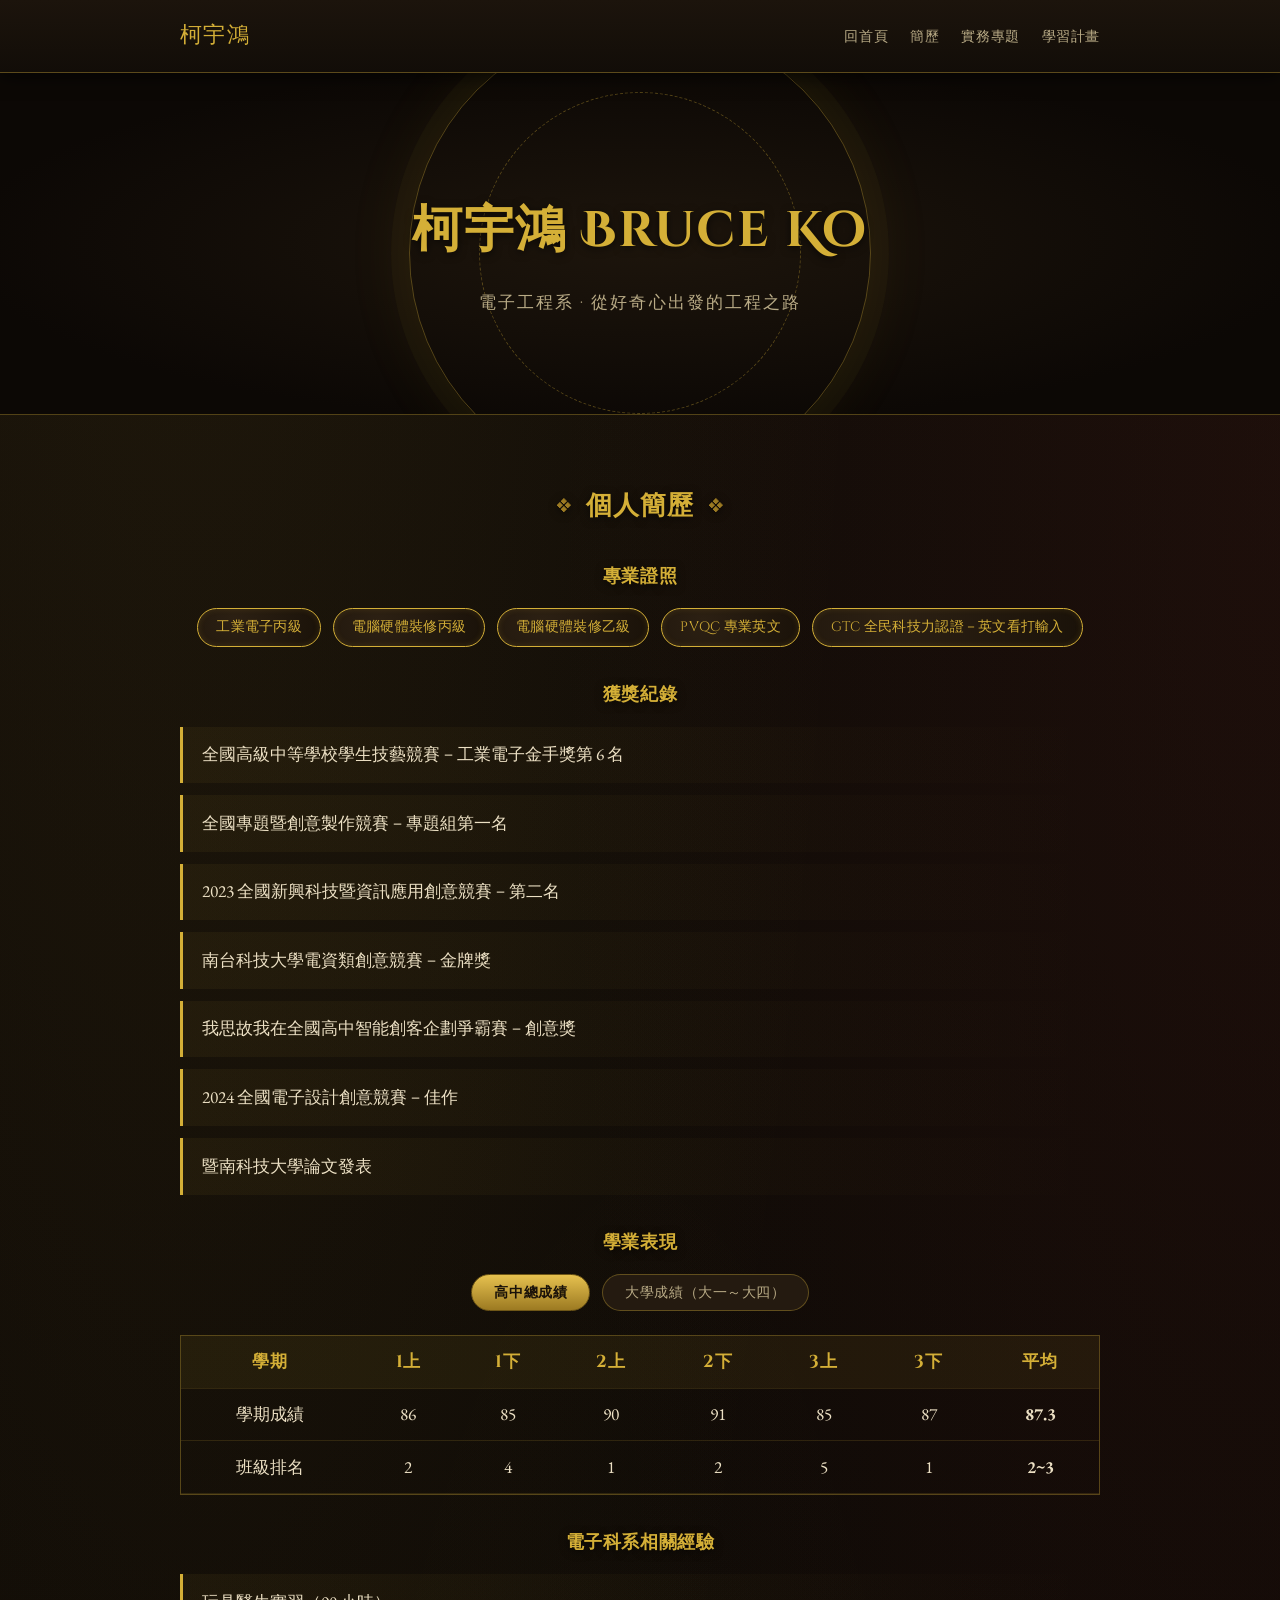
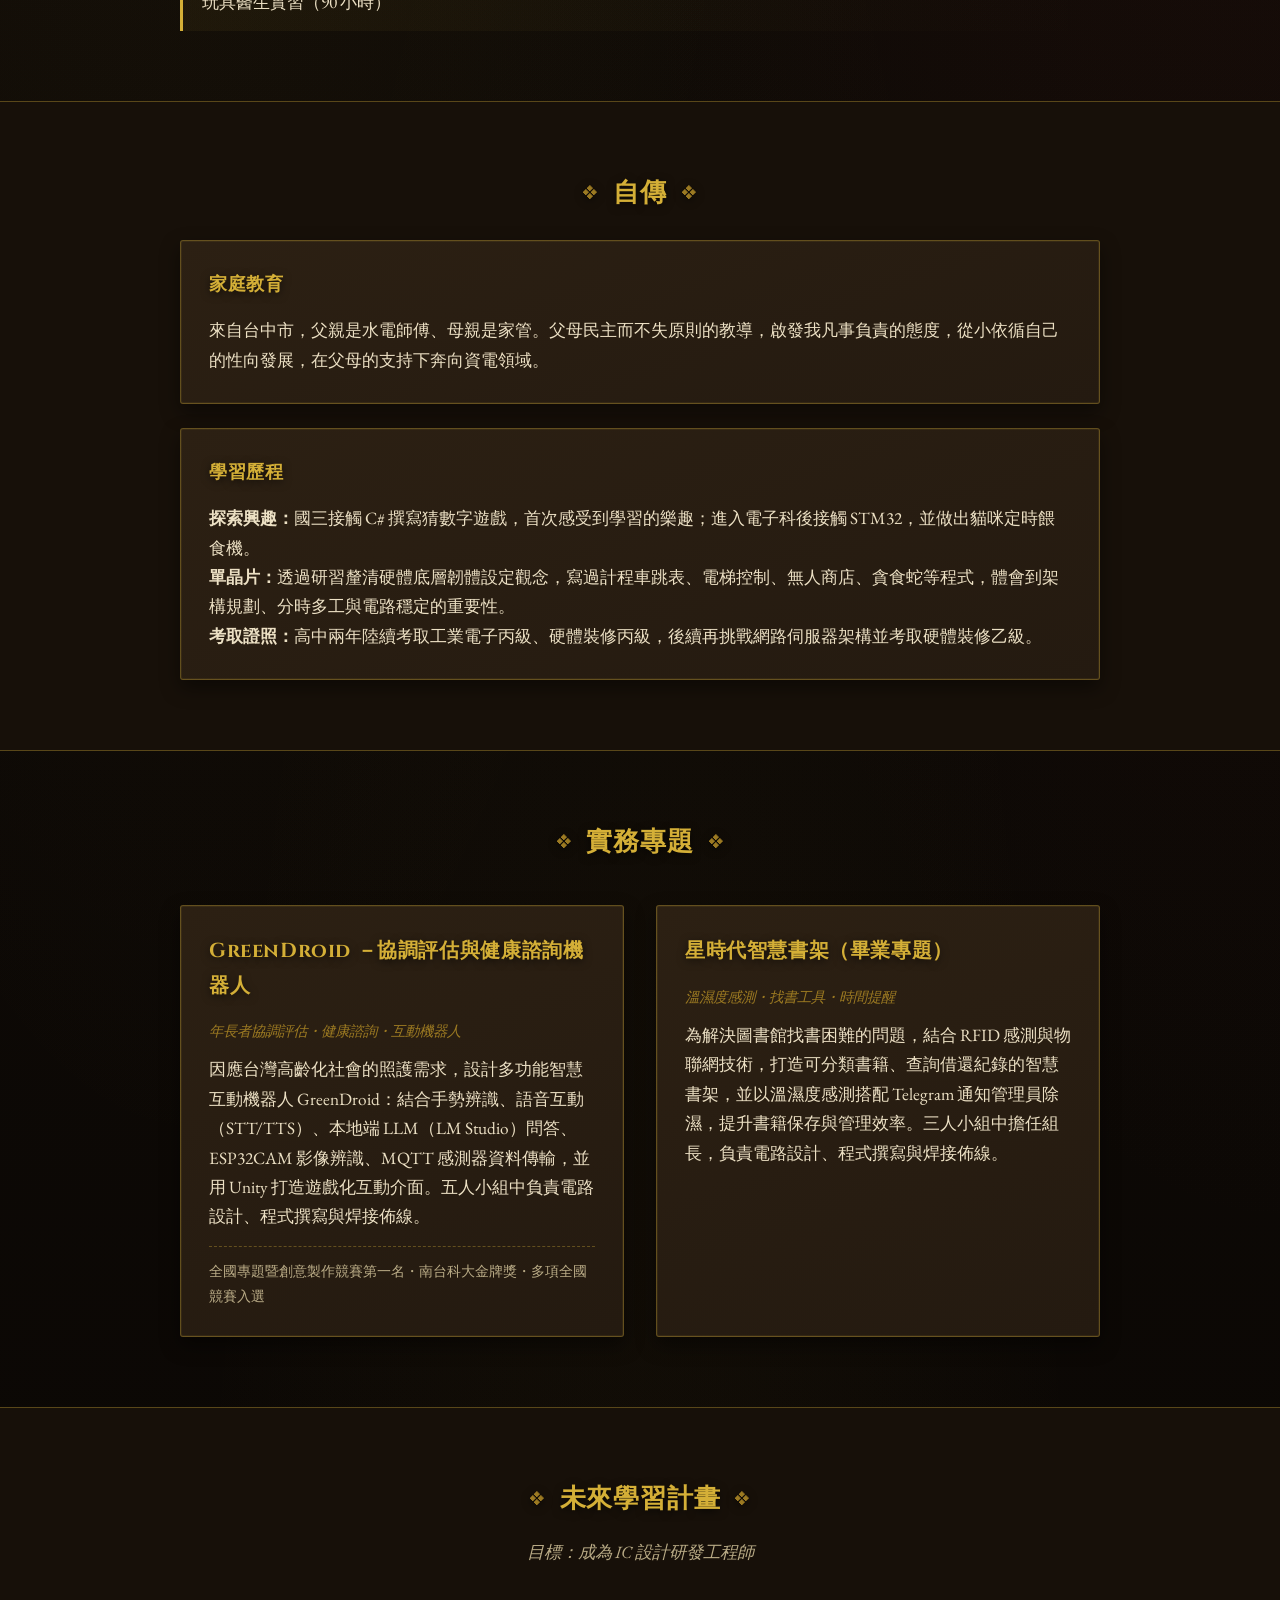
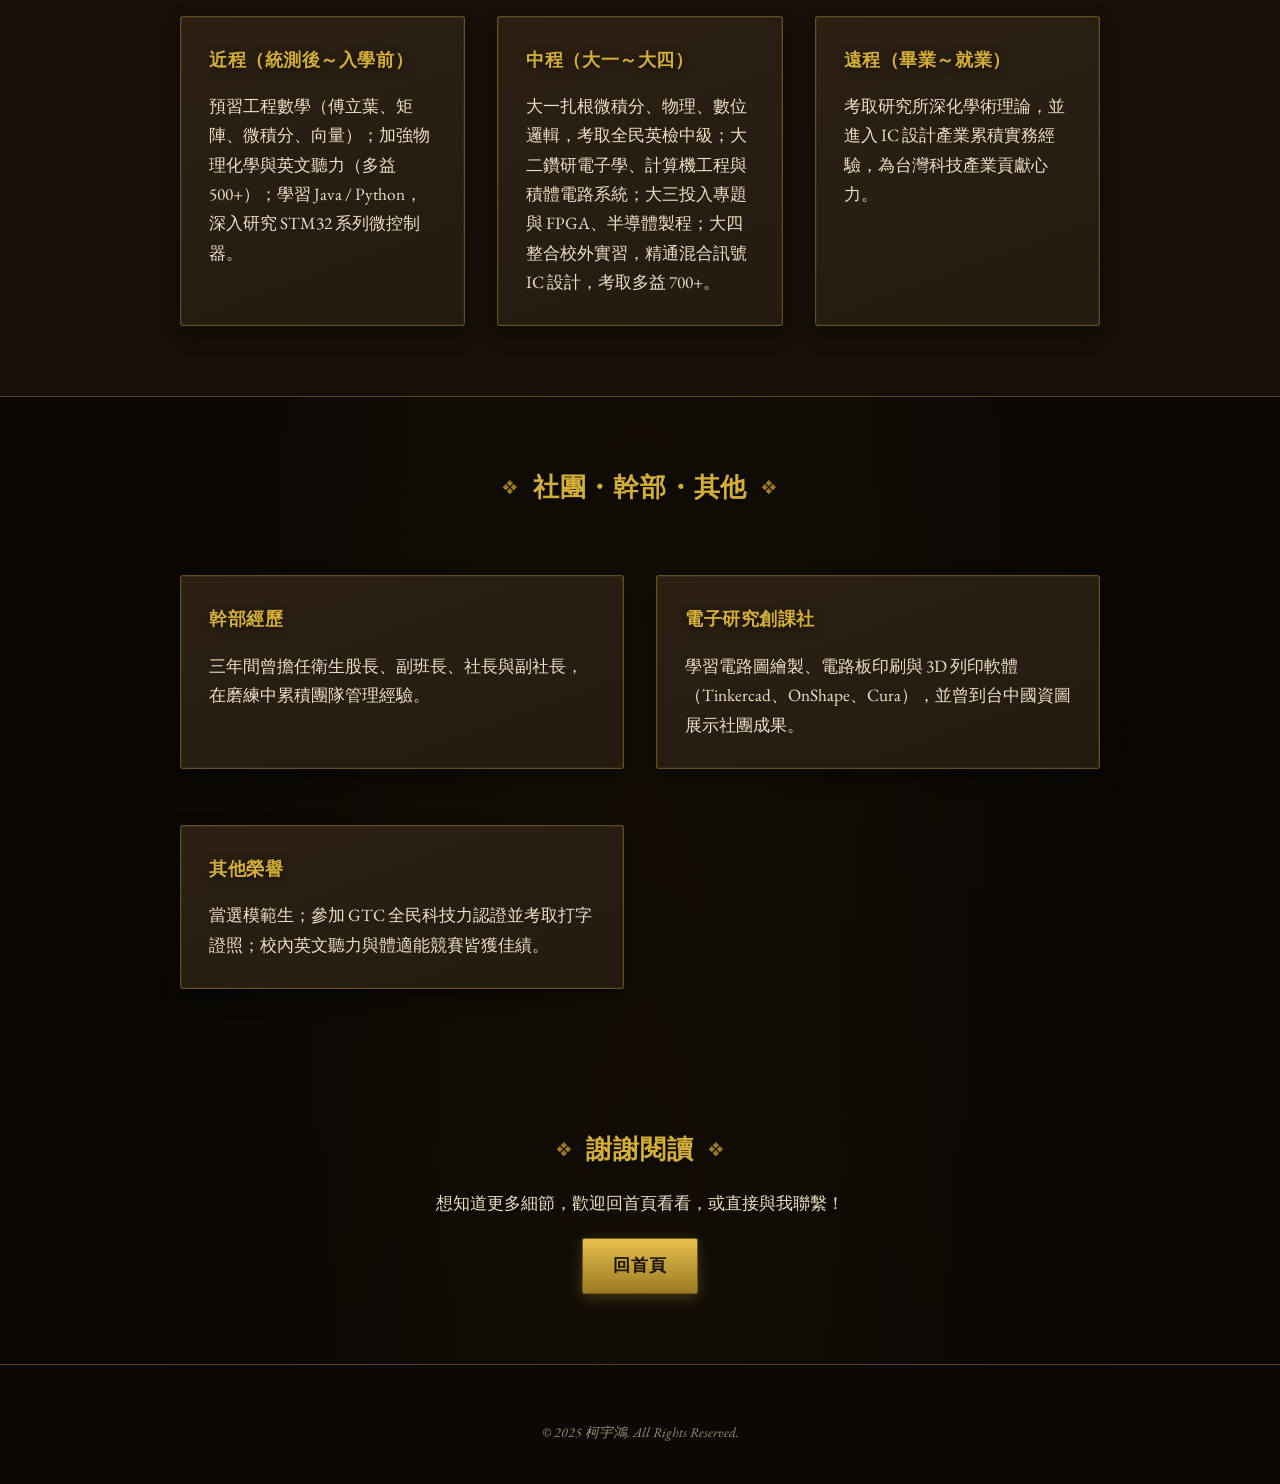
==== commit 0f8cb23a: "新增落葉動畫、真實身分內容與大學/高中成績分頁按鈕 - 首頁改為真實身分（柯宇鴻），移除韓國瑜玩笑內容 - 精選專案改為 GreenDroid 全國第一專題與 MIT 自駕船實習 - 全站加入金色/褐" ====
--- a/about.html
+++ b/about.html
@@ -14,6 +14,14 @@
     <link rel="stylesheet" href="style.css">
 </head>
 <body>
+
+    <!-- 落葉效果 -->
+    <div class="leaves" aria-hidden="true">
+        <span class="leaf"></span><span class="leaf"></span><span class="leaf"></span><span class="leaf"></span>
+        <span class="leaf"></span><span class="leaf"></span><span class="leaf"></span><span class="leaf"></span>
+        <span class="leaf"></span><span class="leaf"></span><span class="leaf"></span><span class="leaf"></span>
+        <span class="leaf"></span><span class="leaf"></span>
+    </div>
 
     <!-- 導覽列 -->
     <nav class="navbar">
@@ -63,16 +71,37 @@
                 </ul>
 
                 <h3>學業表現</h3>
-                <div class="table-wrap">
-                    <table class="info-table">
-                        <thead>
-                            <tr><th>學期</th><th>1上</th><th>1下</th><th>2上</th><th>2下</th><th>3上</th><th>3下</th><th>平均</th></tr>
-                        </thead>
-                        <tbody>
-                            <tr><td>學期成績</td><td>86</td><td>85</td><td>90</td><td>91</td><td>85</td><td>87</td><td><strong>87.3</strong></td></tr>
-                            <tr><td>班級排名</td><td>2</td><td>4</td><td>1</td><td>2</td><td>5</td><td>1</td><td><strong>2~3</strong></td></tr>
-                        </tbody>
-                    </table>
+                <div class="tab-buttons">
+                    <button type="button" class="tab-btn active" data-tab="hs-grades">高中總成績</button>
+                    <button type="button" class="tab-btn" data-tab="uni-grades">大學成績（大一～大四）</button>
+                </div>
+
+                <div class="tab-panel active" id="hs-grades">
+                    <div class="table-wrap">
+                        <table class="info-table">
+                            <thead>
+                                <tr><th>學期</th><th>1上</th><th>1下</th><th>2上</th><th>2下</th><th>3上</th><th>3下</th><th>平均</th></tr>
+                            </thead>
+                            <tbody>
+                                <tr><td>學期成績</td><td>86</td><td>85</td><td>90</td><td>91</td><td>85</td><td>87</td><td><strong>87.3</strong></td></tr>
+                                <tr><td>班級排名</td><td>2</td><td>4</td><td>1</td><td>2</td><td>5</td><td>1</td><td><strong>2~3</strong></td></tr>
+                            </tbody>
+                        </table>
+                    </div>
+                </div>
+
+                <div class="tab-panel" id="uni-grades">
+                    <div class="table-wrap">
+                        <table class="info-table">
+                            <thead>
+                                <tr><th>學期</th><th>1上</th><th>1下</th><th>2上</th><th>2下</th><th>3上</th><th>3下</th><th>4上</th><th>4下</th><th>平均</th></tr>
+                            </thead>
+                            <tbody>
+                                <tr><td>學期成績</td><td>－</td><td>－</td><td>－</td><td>－</td><td>－</td><td>－</td><td>－</td><td>－</td><td><strong>－</strong></td></tr>
+                            </tbody>
+                        </table>
+                    </div>
+                    <p class="center-text">資料整理中，稍後補上大學成績。</p>
                 </div>
 
                 <h3>電子科系相關經驗</h3>
@@ -179,5 +208,16 @@
         </div>
     </footer>
 
+    <script>
+        document.querySelectorAll('.tab-btn').forEach(function (btn) {
+            btn.addEventListener('click', function () {
+                document.querySelectorAll('.tab-btn').forEach(function (b) { b.classList.remove('active'); });
+                document.querySelectorAll('.tab-panel').forEach(function (p) { p.classList.remove('active'); });
+                btn.classList.add('active');
+                document.getElementById(btn.dataset.tab).classList.add('active');
+            });
+        });
+    </script>
+
 </body>
 </html>
--- a/style.css
+++ b/style.css
@@ -385,6 +385,104 @@
     font-style: italic;
 }
 
+/* --- 落葉效果 --- */
+.leaves {
+    position: fixed;
+    inset: 0;
+    overflow: hidden;
+    pointer-events: none;
+    z-index: 5;
+}
+
+.leaf {
+    position: absolute;
+    top: -8%;
+    width: 12px;
+    height: 12px;
+    border-radius: 0% 100% 0% 100%;
+    opacity: 0.7;
+    animation-name: leaf-fall, leaf-sway;
+    animation-timing-function: linear, ease-in-out;
+    animation-iteration-count: infinite, infinite;
+    animation-direction: normal, alternate;
+}
+
+.leaf:nth-child(odd) {
+    background: var(--primary-color);
+}
+
+.leaf:nth-child(even) {
+    background: #a8642a;
+}
+
+@keyframes leaf-fall {
+    from { transform: translateY(-10vh) rotate(0deg); }
+    to { transform: translateY(110vh) rotate(360deg); }
+}
+
+@keyframes leaf-sway {
+    from { margin-left: -30px; }
+    to { margin-left: 30px; }
+}
+
+.leaf:nth-child(1) { left: 2%; width: 10px; height: 10px; animation-duration: 16s, 4s; animation-delay: 0s, 0s; }
+.leaf:nth-child(2) { left: 9%; width: 15px; height: 15px; animation-duration: 21s, 5s; animation-delay: -3s, -1s; }
+.leaf:nth-child(3) { left: 17%; width: 11px; height: 11px; animation-duration: 13s, 3.5s; animation-delay: -6s, -0.5s; }
+.leaf:nth-child(4) { left: 26%; width: 14px; height: 14px; animation-duration: 19s, 4.5s; animation-delay: -2s, -2s; }
+.leaf:nth-child(5) { left: 34%; width: 9px; height: 9px; animation-duration: 15s, 3s; animation-delay: -9s, -1.5s; }
+.leaf:nth-child(6) { left: 43%; width: 16px; height: 16px; animation-duration: 23s, 5.5s; animation-delay: -4s, -3s; }
+.leaf:nth-child(7) { left: 51%; width: 12px; height: 12px; animation-duration: 17s, 4s; animation-delay: -11s, -0.8s; }
+.leaf:nth-child(8) { left: 59%; width: 10px; height: 10px; animation-duration: 14s, 3.2s; animation-delay: -1s, -2.5s; }
+.leaf:nth-child(9) { left: 67%; width: 15px; height: 15px; animation-duration: 20s, 4.8s; animation-delay: -7s, -1s; }
+.leaf:nth-child(10) { left: 75%; width: 11px; height: 11px; animation-duration: 18s, 3.8s; animation-delay: -5s, -2s; }
+.leaf:nth-child(11) { left: 83%; width: 13px; height: 13px; animation-duration: 22s, 5s; animation-delay: -10s, -3.5s; }
+.leaf:nth-child(12) { left: 91%; width: 9px; height: 9px; animation-duration: 15s, 3.5s; animation-delay: -8s, -0.3s; }
+.leaf:nth-child(13) { left: 96%; width: 14px; height: 14px; animation-duration: 24s, 5.2s; animation-delay: -12s, -1.8s; }
+.leaf:nth-child(14) { left: 12%; width: 8px; height: 8px; animation-duration: 12s, 2.8s; animation-delay: -4s, -0.6s; }
+
+/* --- 成績分頁 --- */
+.tab-buttons {
+    display: flex;
+    flex-wrap: wrap;
+    justify-content: center;
+    gap: 0.75rem;
+    margin-top: 1rem;
+}
+
+.tab-btn {
+    font-family: var(--font-heading);
+    letter-spacing: 0.04em;
+    font-size: 0.9rem;
+    background: var(--card-bg-color);
+    color: var(--text-muted);
+    border: 1px solid var(--primary-color-soft);
+    padding: 8px 22px;
+    border-radius: 999px;
+    cursor: pointer;
+    transition: all 0.3s ease;
+}
+
+.tab-btn:hover {
+    color: var(--primary-color);
+    border-color: var(--primary-color);
+}
+
+.tab-btn.active {
+    background: linear-gradient(180deg, #e6c14f, var(--primary-color-dark));
+    color: #1a1209;
+    border-color: #6f5717;
+    font-weight: 700;
+}
+
+.tab-panel {
+    display: none;
+    margin-top: 1.5rem;
+}
+
+.tab-panel.active {
+    display: block;
+}
+
 /* --- 響應式設計 --- */
 @media (max-width: 600px) {
     .navbar .container {
@@ -406,3 +504,10 @@
         height: 260px;
     }
 }
+
+@media (prefers-reduced-motion: reduce) {
+    .leaf {
+        animation: none;
+        display: none;
+    }
+}
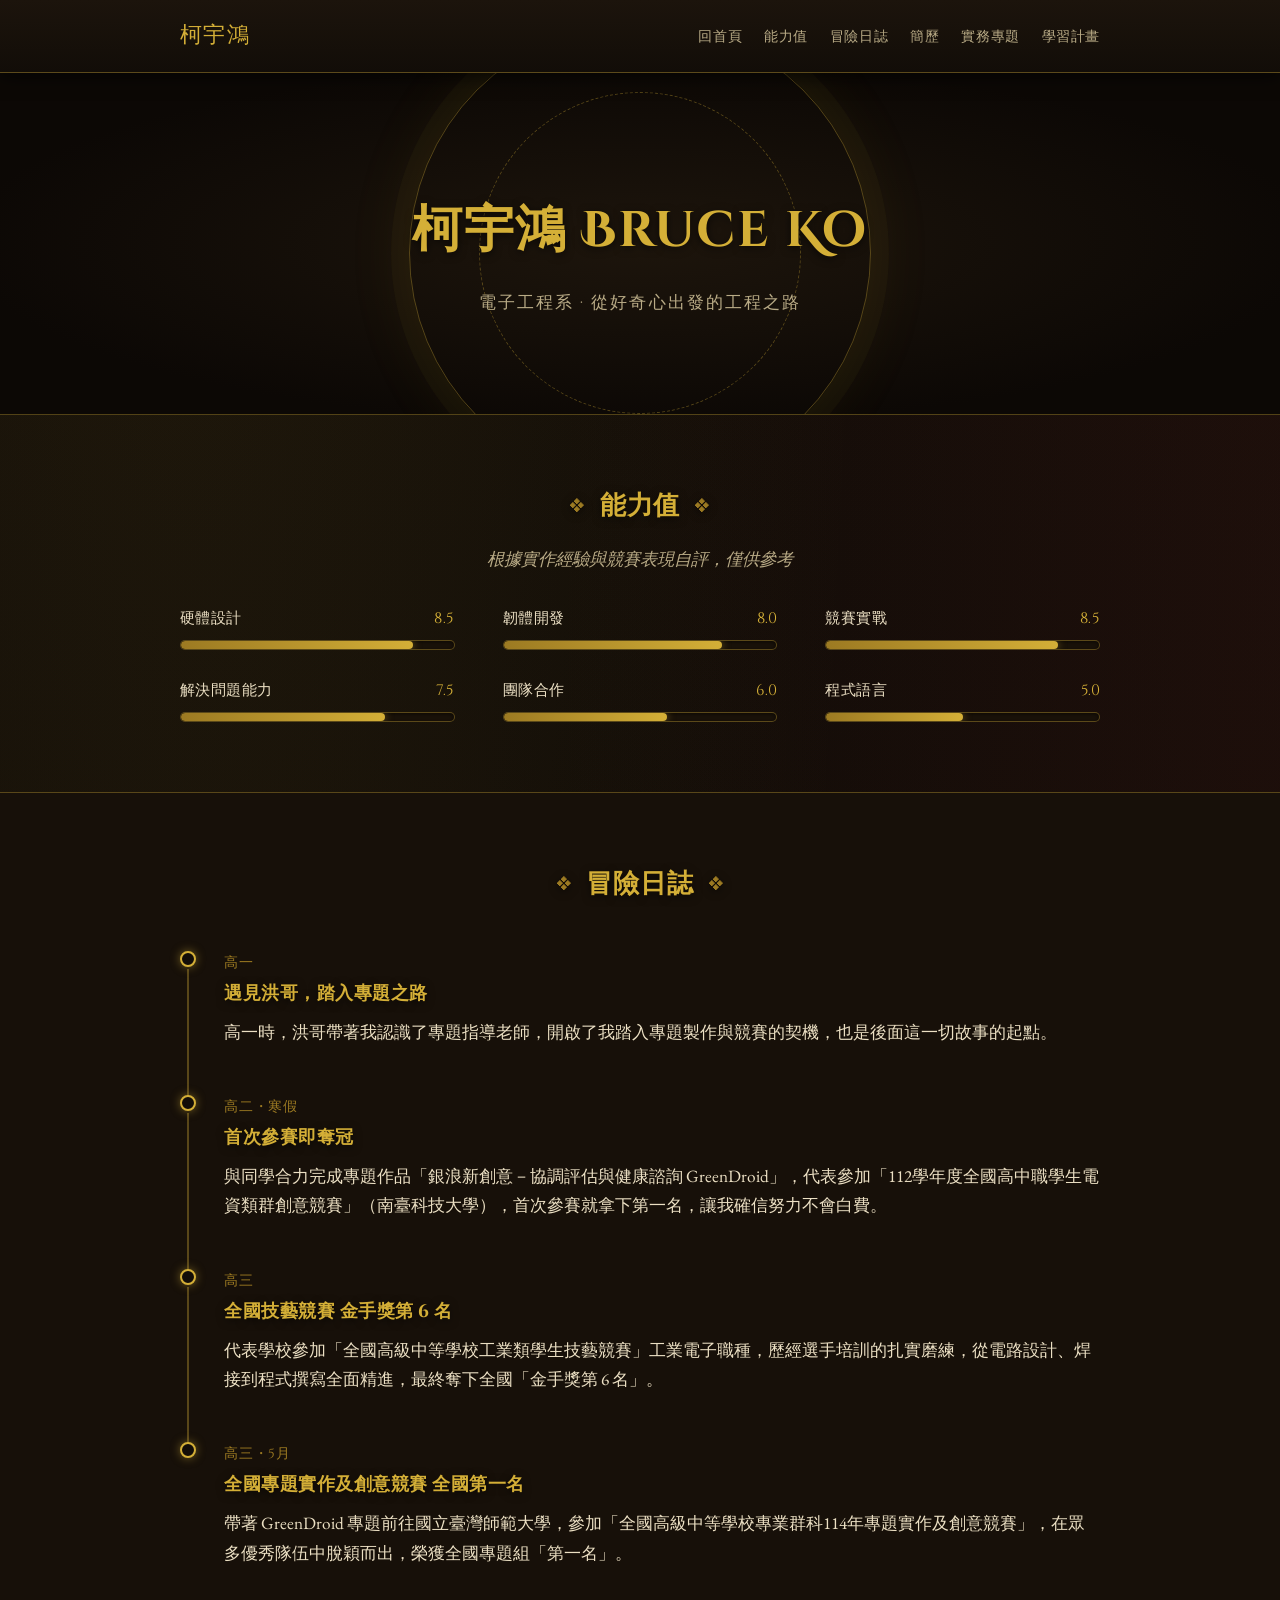
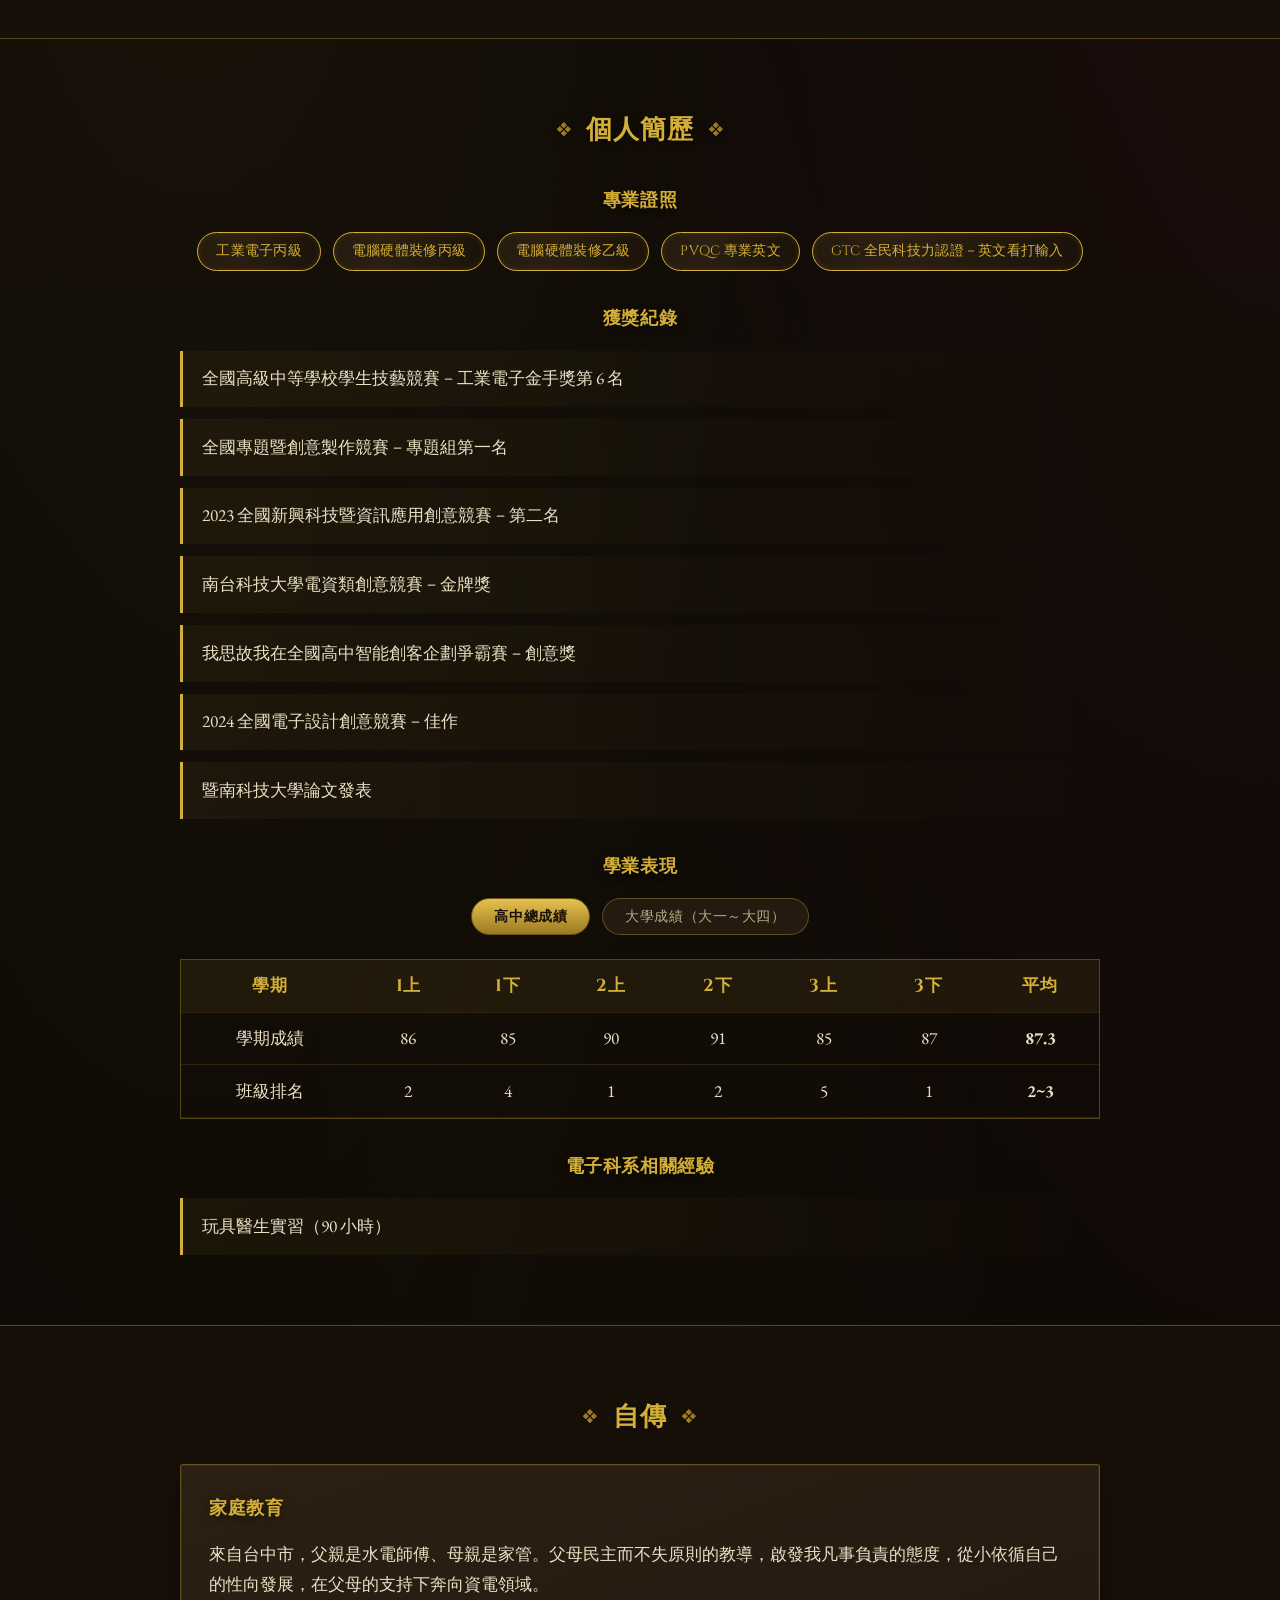
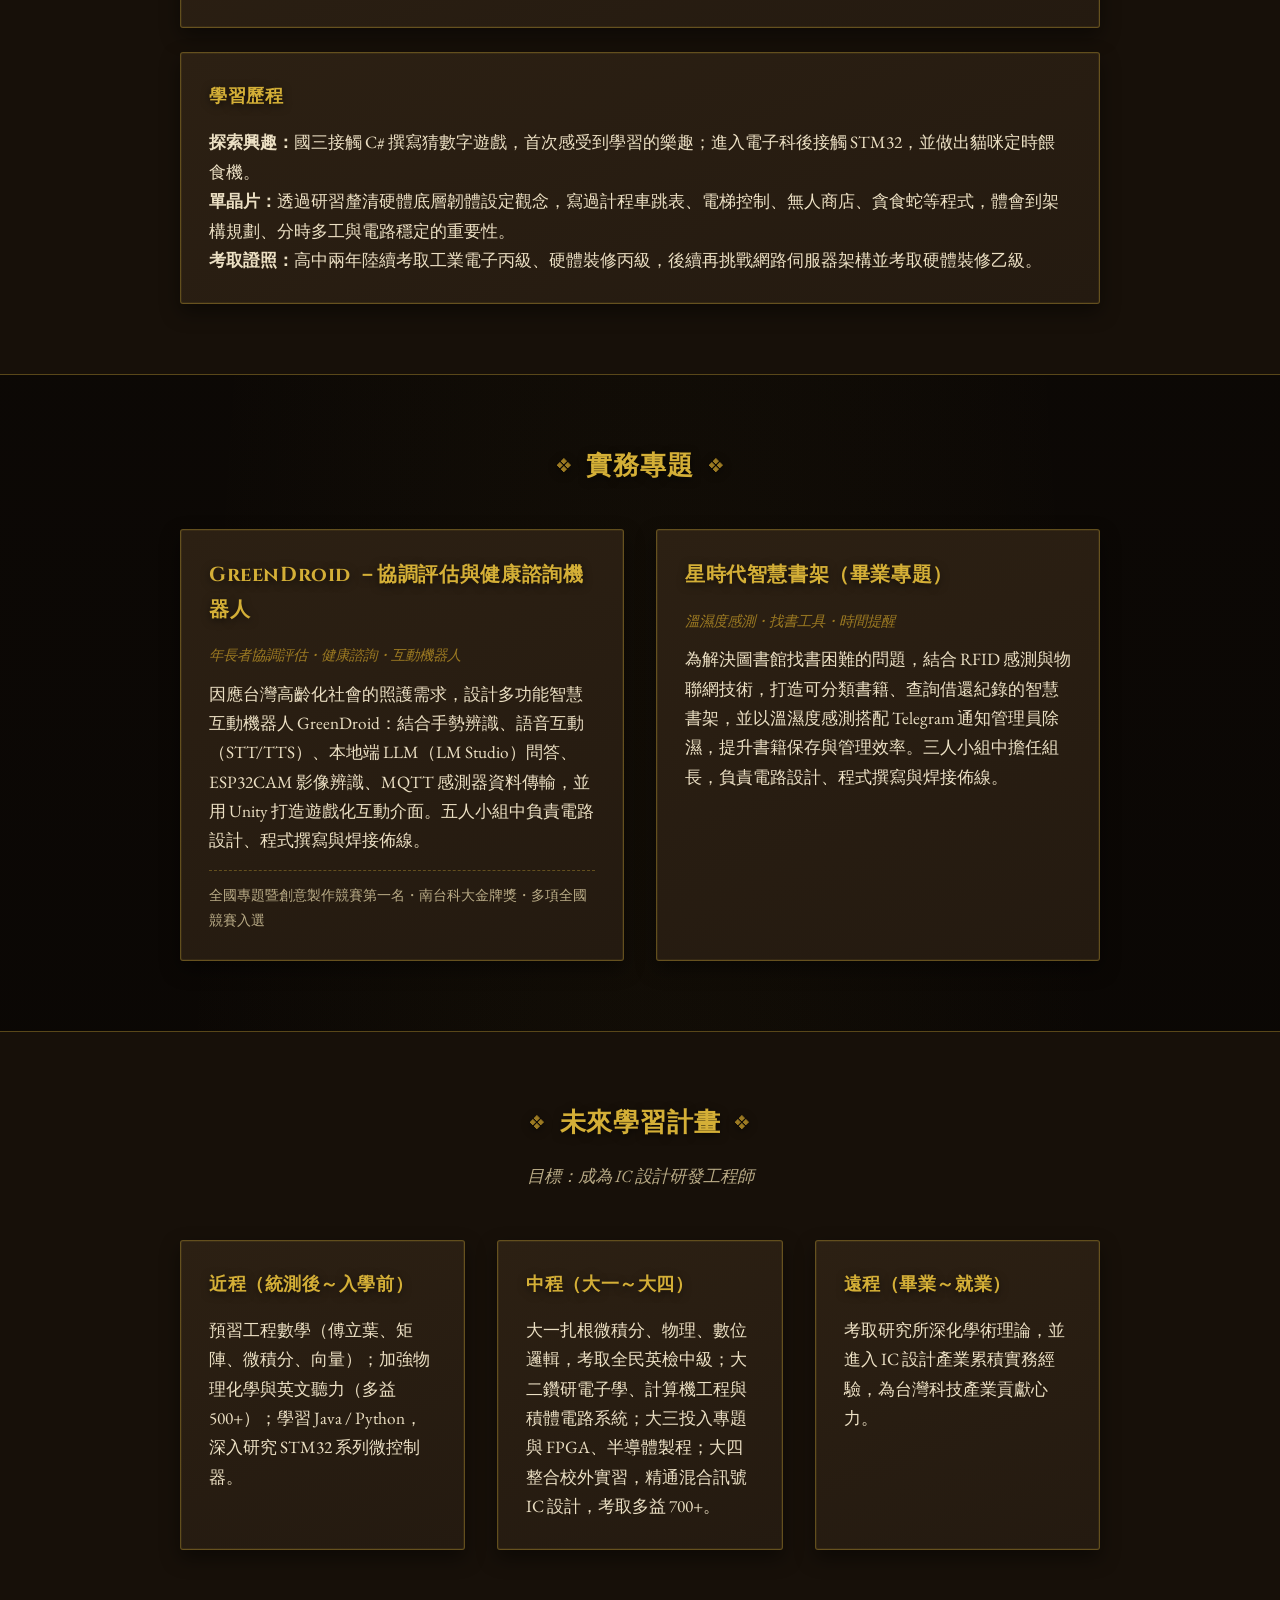
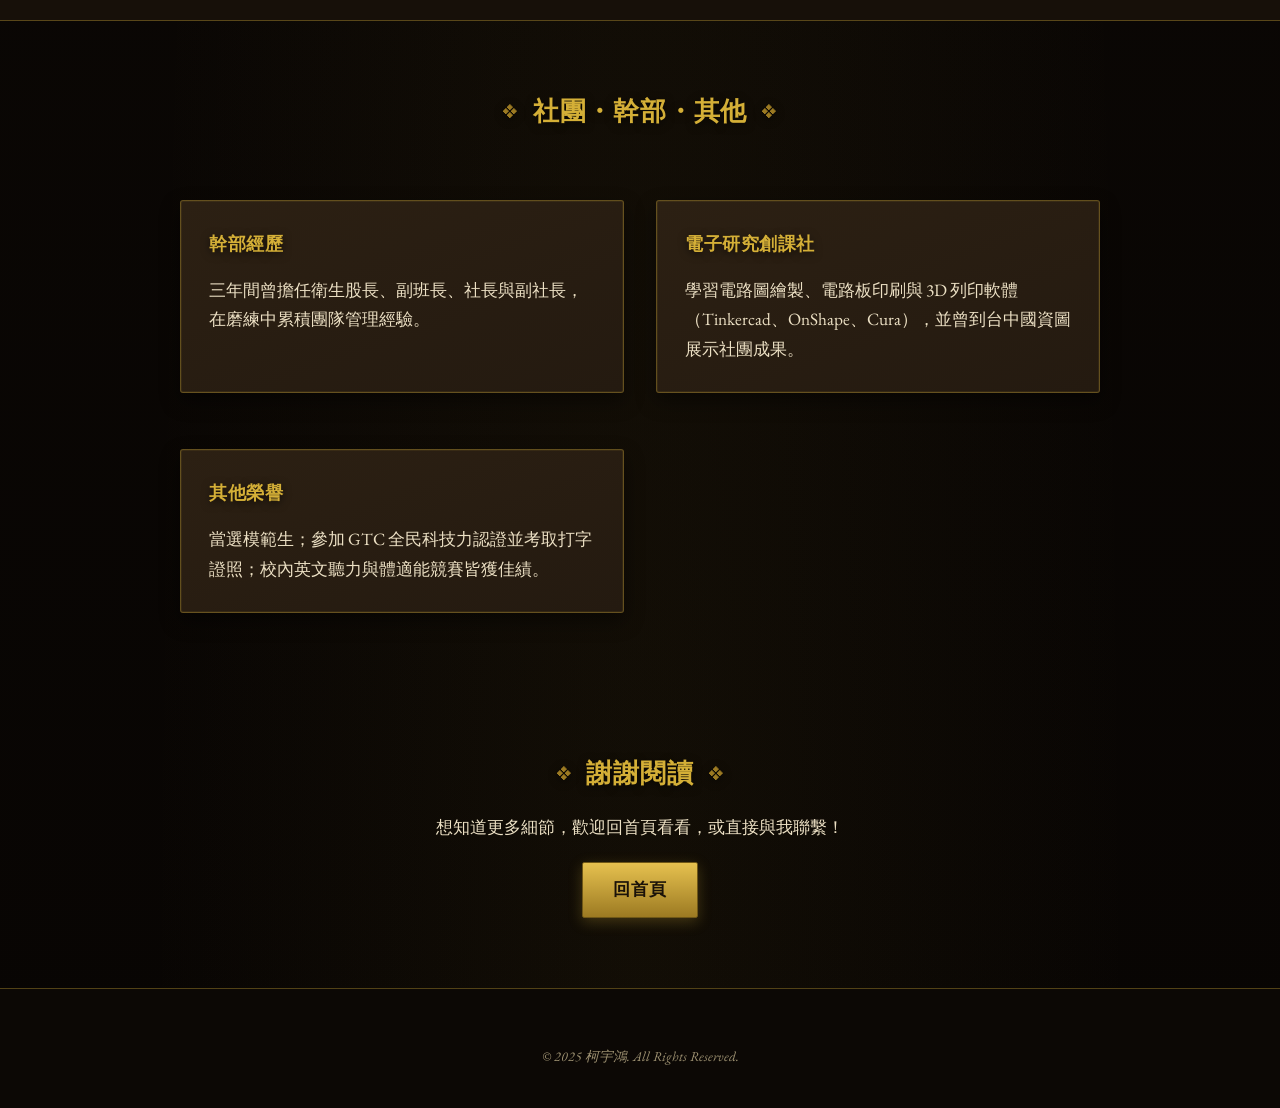
==== commit 09832a44: "了解我頁面新增能力值與冒險日誌時間軸，修正手機版導覽列換行" ====
--- a/about.html
+++ b/about.html
@@ -29,6 +29,8 @@
             <a href="index.html" class="logo">柯宇鴻</a>
             <ul class="nav-links">
                 <li><a href="index.html">回首頁</a></li>
+                <li><a href="#stats">能力值</a></li>
+                <li><a href="#story">冒險日誌</a></li>
                 <li><a href="#profile">簡歷</a></li>
                 <li><a href="#projects">實務專題</a></li>
                 <li><a href="#plan">學習計畫</a></li>
@@ -45,6 +47,73 @@
     </header>
 
     <main>
+        <!-- 能力值 -->
+        <section id="stats" class="about-section">
+            <div class="container">
+                <h2 class="section-title">能力值</h2>
+                <p class="center-text">根據實作經驗與競賽表現自評，僅供參考</p>
+                <div class="stat-grid">
+                    <div class="stat-item">
+                        <div class="stat-label"><span>硬體設計</span><span>8.5</span></div>
+                        <div class="stat-bar"><div class="stat-fill" style="width: 85%;"></div></div>
+                    </div>
+                    <div class="stat-item">
+                        <div class="stat-label"><span>韌體開發</span><span>8.0</span></div>
+                        <div class="stat-bar"><div class="stat-fill" style="width: 80%;"></div></div>
+                    </div>
+                    <div class="stat-item">
+                        <div class="stat-label"><span>競賽實戰</span><span>8.5</span></div>
+                        <div class="stat-bar"><div class="stat-fill" style="width: 85%;"></div></div>
+                    </div>
+                    <div class="stat-item">
+                        <div class="stat-label"><span>解決問題能力</span><span>7.5</span></div>
+                        <div class="stat-bar"><div class="stat-fill" style="width: 75%;"></div></div>
+                    </div>
+                    <div class="stat-item">
+                        <div class="stat-label"><span>團隊合作</span><span>6.0</span></div>
+                        <div class="stat-bar"><div class="stat-fill" style="width: 60%;"></div></div>
+                    </div>
+                    <div class="stat-item">
+                        <div class="stat-label"><span>程式語言</span><span>5.0</span></div>
+                        <div class="stat-bar"><div class="stat-fill" style="width: 50%;"></div></div>
+                    </div>
+                </div>
+            </div>
+        </section>
+
+        <!-- 冒險日誌 -->
+        <section id="story" class="about-section alt-bg">
+            <div class="container">
+                <h2 class="section-title">冒險日誌</h2>
+                <div class="timeline">
+                    <div class="timeline-item">
+                        <div class="timeline-dot"></div>
+                        <div class="timeline-date">高一</div>
+                        <h3>遇見洪哥，踏入專題之路</h3>
+                        <p>高一時，洪哥帶著我認識了專題指導老師，開啟了我踏入專題製作與競賽的契機，也是後面這一切故事的起點。</p>
+                    </div>
+                    <div class="timeline-item">
+                        <div class="timeline-dot"></div>
+                        <div class="timeline-date">高二・寒假</div>
+                        <h3>首次參賽即奪冠</h3>
+                        <p>與同學合力完成專題作品「銀浪新創意－協調評估與健康諮詢 GreenDroid」，代表參加「112學年度全國高中職學生電資類群創意競賽」（南臺科技大學），首次參賽就拿下第一名，讓我確信努力不會白費。</p>
+                    </div>
+                    <div class="timeline-item">
+                        <div class="timeline-dot"></div>
+                        <div class="timeline-date">高三</div>
+                        <h3>全國技藝競賽 金手獎第 6 名</h3>
+                        <p>代表學校參加「全國高級中等學校工業類學生技藝競賽」工業電子職種，歷經選手培訓的扎實磨練，從電路設計、焊接到程式撰寫全面精進，最終奪下全國「金手獎第 6 名」。</p>
+                    </div>
+                    <div class="timeline-item">
+                        <div class="timeline-dot"></div>
+                        <div class="timeline-date">高三・5月</div>
+                        <h3>全國專題實作及創意競賽 全國第一名</h3>
+                        <p>帶著 GreenDroid 專題前往國立臺灣師範大學，參加「全國高級中等學校專業群科114年專題實作及創意競賽」，在眾多優秀隊伍中脫穎而出，榮獲全國專題組「第一名」。</p>
+                    </div>
+                </div>
+            </div>
+        </section>
+
         <!-- 個人簡歷 -->
         <section id="profile" class="about-section">
             <div class="container">
--- a/style.css
+++ b/style.css
@@ -327,6 +327,102 @@
     letter-spacing: 0.04em;
 }
 
+/* --- 能力值 --- */
+.stat-grid {
+    display: grid;
+    grid-template-columns: repeat(auto-fit, minmax(260px, 1fr));
+    gap: 1.75rem 3rem;
+    margin-top: 2rem;
+    text-align: left;
+}
+
+.stat-label {
+    display: flex;
+    justify-content: space-between;
+    font-family: var(--font-heading);
+    letter-spacing: 0.03em;
+    font-size: 0.95rem;
+    margin-bottom: 0.5rem;
+}
+
+.stat-label span:last-child {
+    color: var(--primary-color);
+}
+
+.stat-bar {
+    height: 10px;
+    background: #1a1209;
+    border: 1px solid var(--primary-color-soft);
+    border-radius: 999px;
+    overflow: hidden;
+    box-shadow: inset 0 1px 4px rgba(0, 0, 0, 0.6);
+}
+
+.stat-fill {
+    height: 100%;
+    background: linear-gradient(90deg, var(--primary-color-dark), var(--primary-color));
+    box-shadow: 0 0 8px rgba(212, 175, 55, 0.5);
+    border-radius: 999px;
+}
+
+/* --- 冒險日誌時間軸 --- */
+.timeline {
+    position: relative;
+    margin-top: 2.5rem;
+    text-align: left;
+}
+
+.timeline-item {
+    position: relative;
+    padding-left: 2.75rem;
+    padding-bottom: 2.75rem;
+}
+
+.timeline-item:last-child {
+    padding-bottom: 0;
+}
+
+.timeline-item::before {
+    content: "";
+    position: absolute;
+    left: 7px;
+    top: 22px;
+    bottom: -0.75rem;
+    width: 2px;
+    background: var(--primary-color-soft);
+}
+
+.timeline-item:last-child::before {
+    display: none;
+}
+
+.timeline-dot {
+    position: absolute;
+    left: 0;
+    top: 4px;
+    width: 16px;
+    height: 16px;
+    border-radius: 50%;
+    background: var(--bg-color);
+    border: 2px solid var(--primary-color);
+    box-shadow: 0 0 10px rgba(212, 175, 55, 0.5);
+}
+
+.timeline-date {
+    display: inline-block;
+    font-family: var(--font-heading);
+    color: var(--primary-color-dark);
+    font-size: 0.85rem;
+    letter-spacing: 0.06em;
+    margin-bottom: 0.3rem;
+}
+
+.timeline-item h3 {
+    margin-top: 0;
+    margin-bottom: 0.5rem;
+    font-size: 1.1rem;
+}
+
 /* --- 學習計畫 --- */
 .plan-grid {
     display: grid;
@@ -491,6 +587,18 @@
 
     .nav-links {
         margin-top: 1rem;
+        flex-wrap: wrap;
+        justify-content: center;
+        row-gap: 0.5rem;
+    }
+
+    .nav-links li {
+        margin: 0 10px;
+        white-space: nowrap;
+    }
+
+    .stat-grid {
+        gap: 1.5rem;
     }
 
     .hero-section h1,
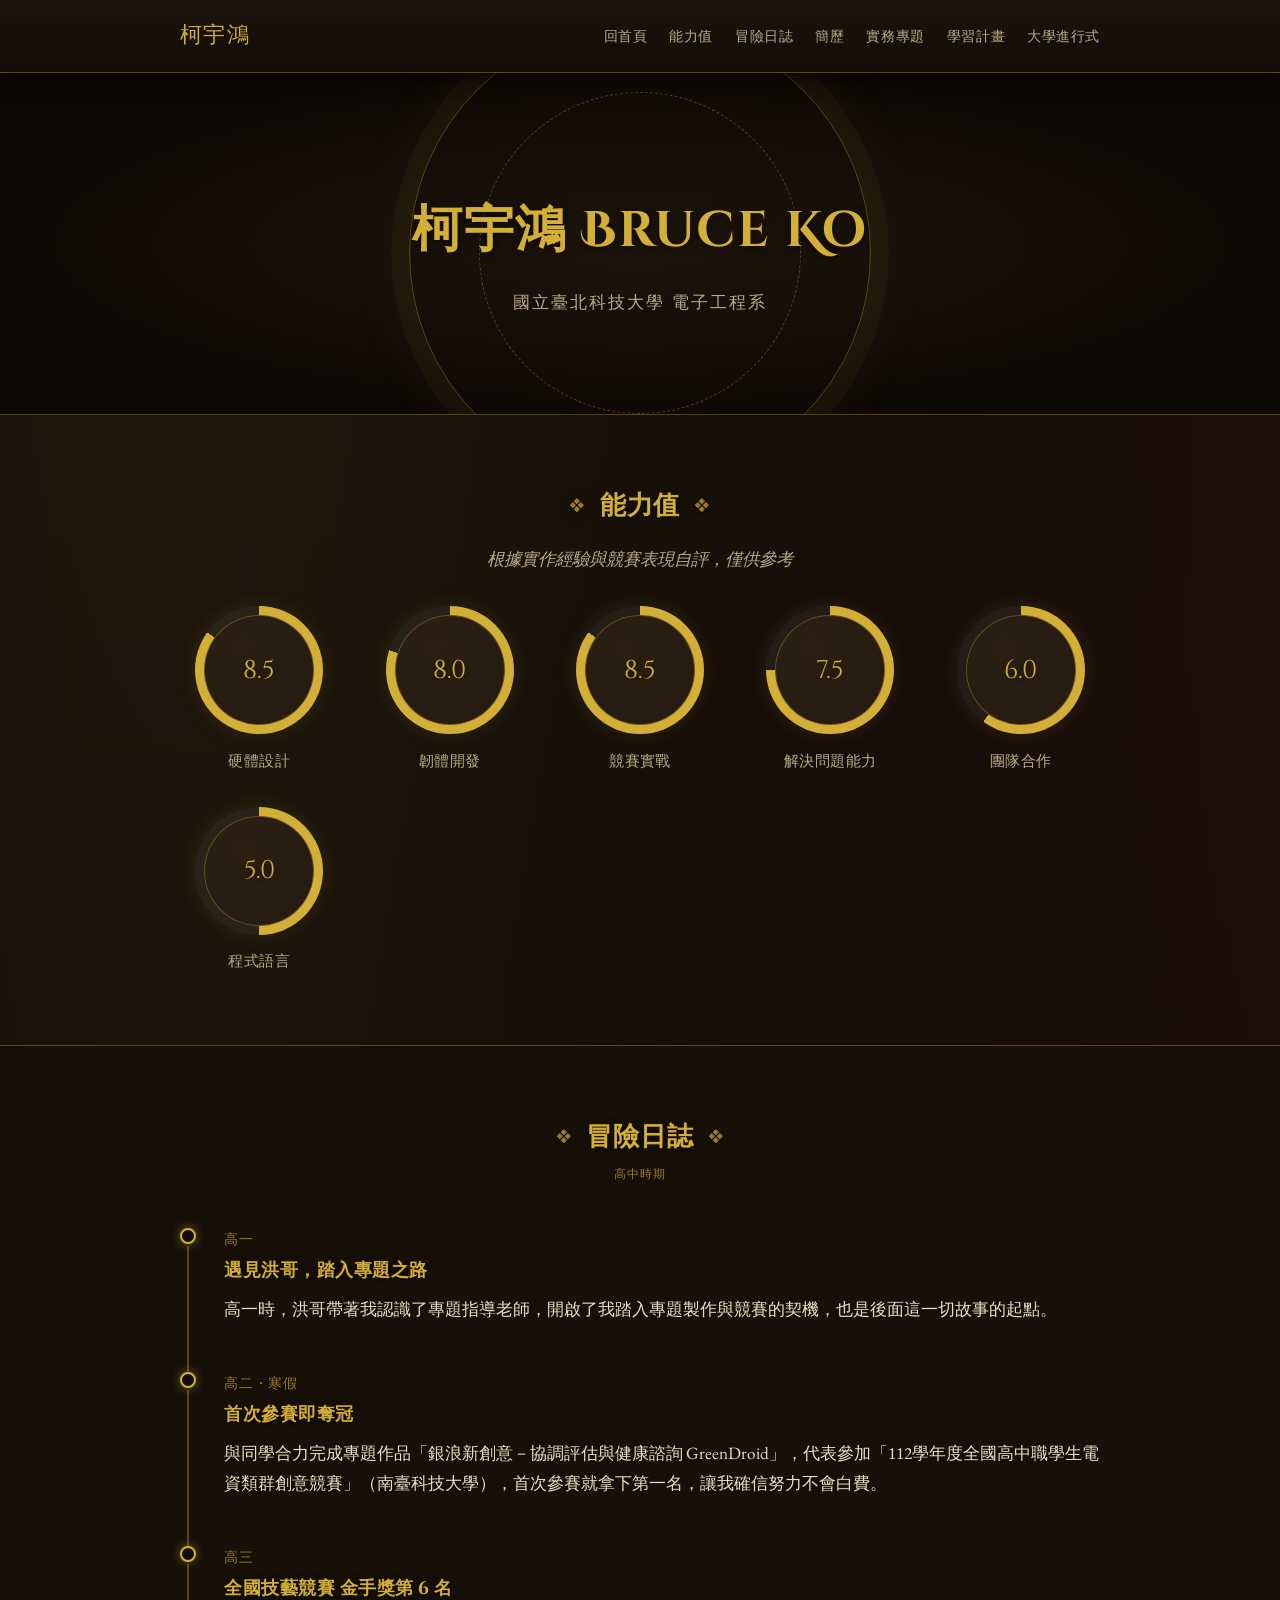
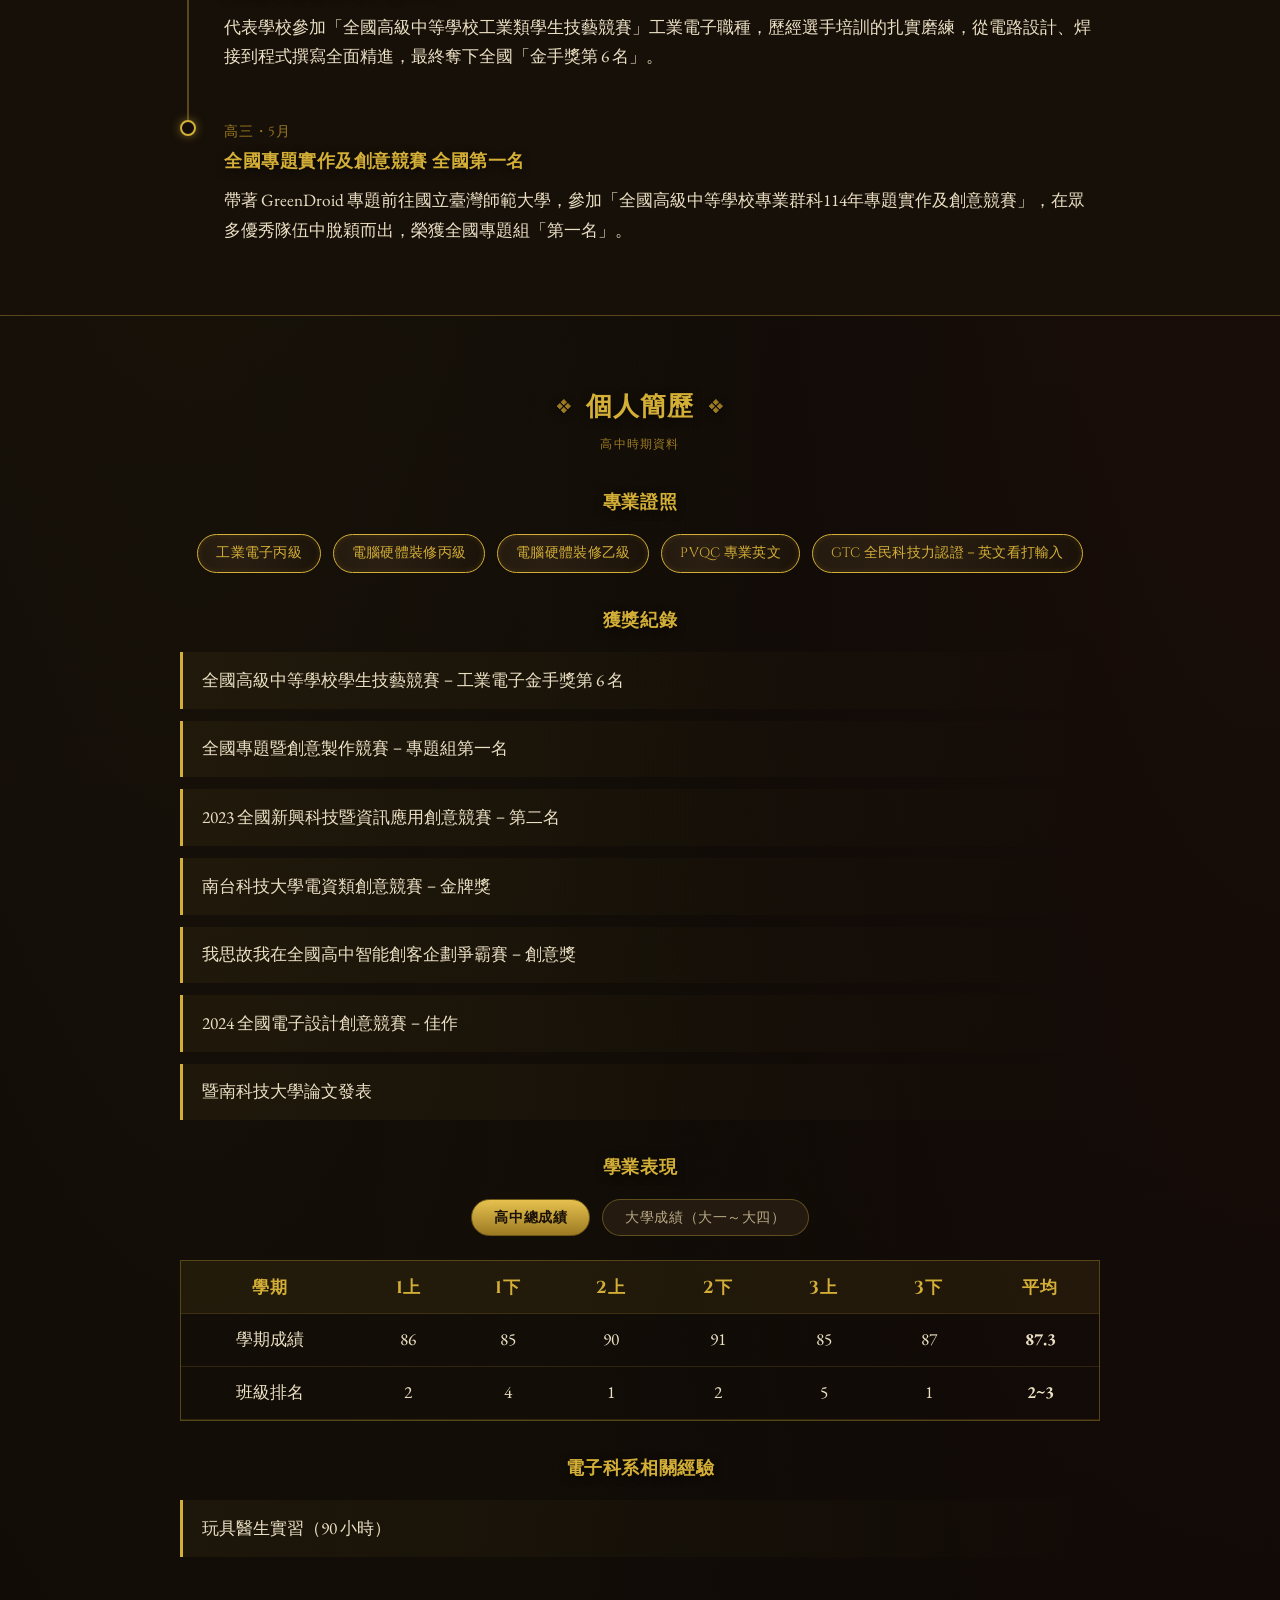
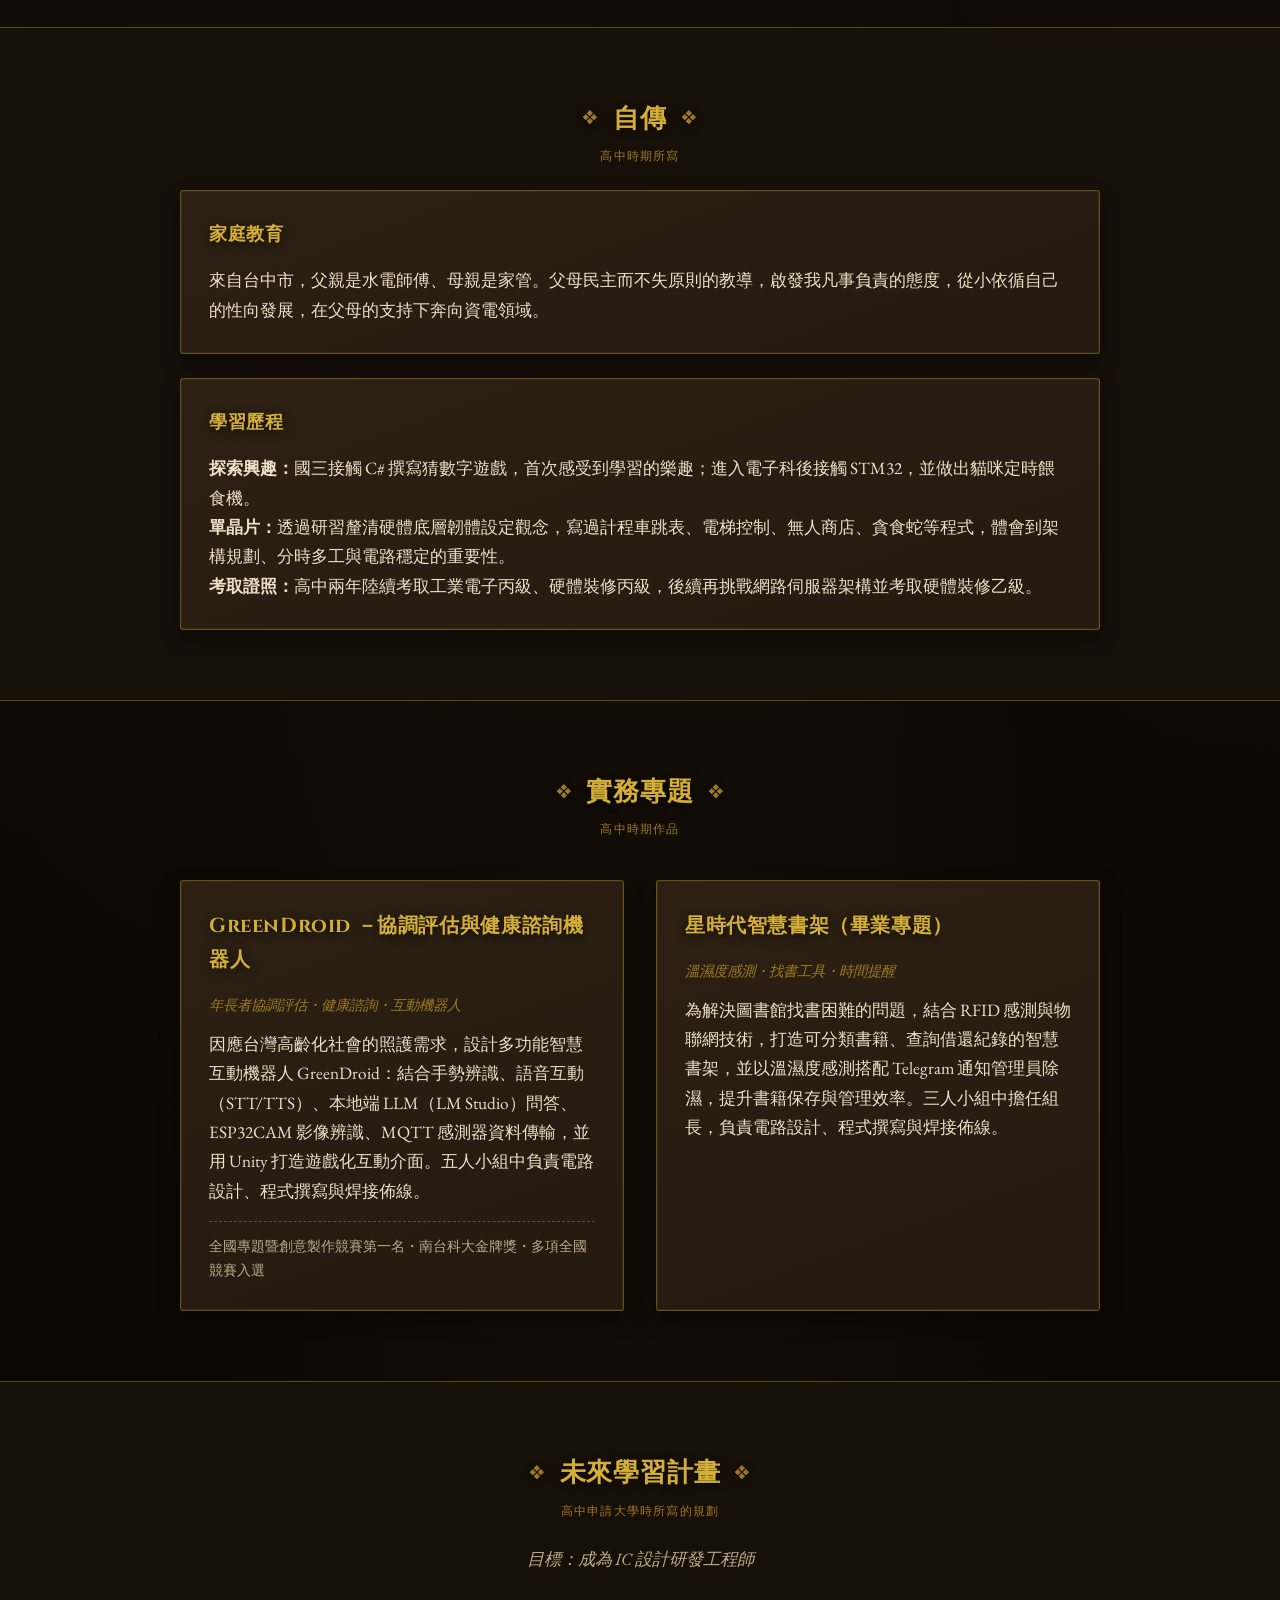
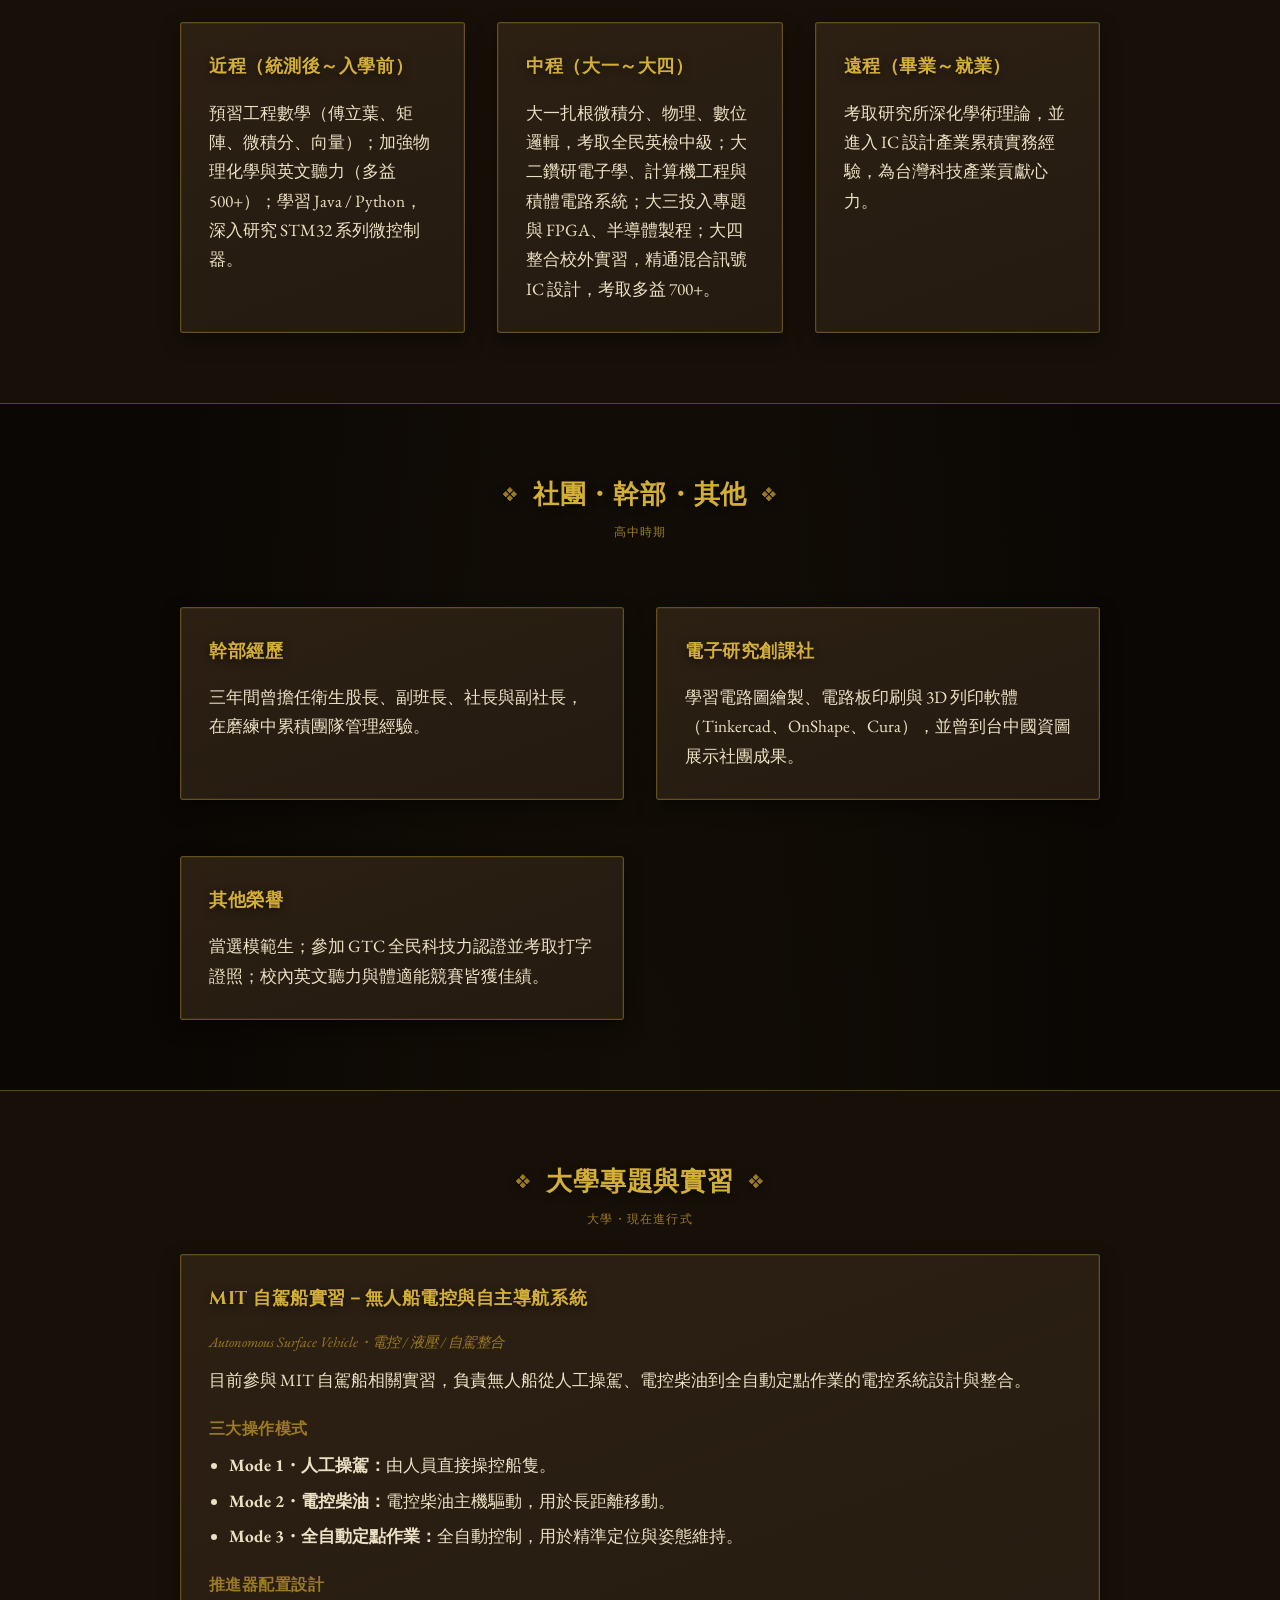
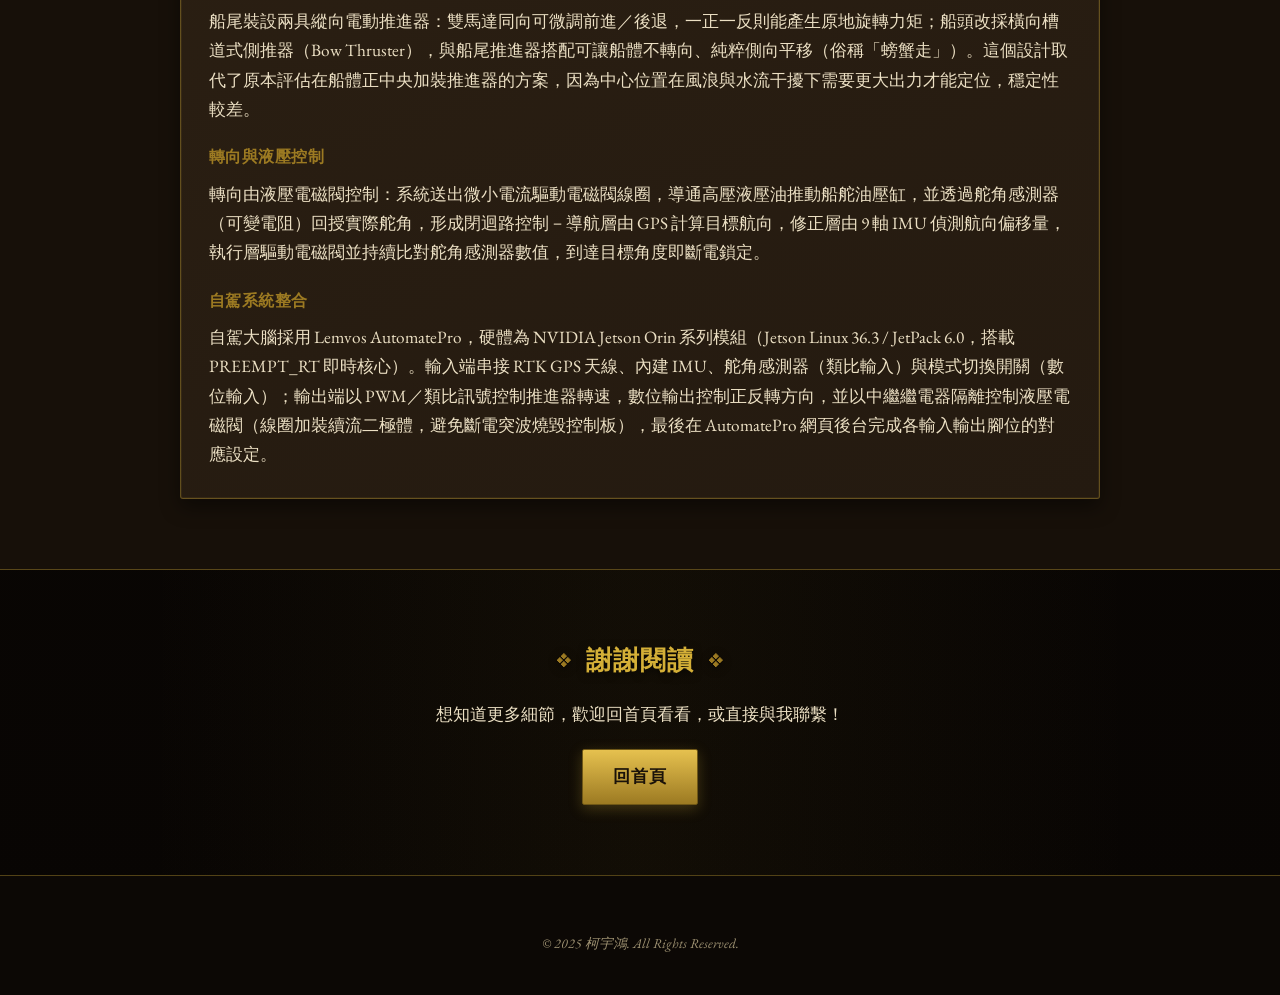
==== commit 17b6f12b: "能力值改為圓形數值圖、高中內容加上時期標籤、補上大一成績、新增大學專題實習完整筆記 - 能力值從長條圖改為 RPG 風格圓形數值圈 - 個人簡歷、自傳、實務專題、未來學習計畫、社團等高中時期內容統一加" ====
--- a/about.html
+++ b/about.html
@@ -34,6 +34,7 @@
                 <li><a href="#profile">簡歷</a></li>
                 <li><a href="#projects">實務專題</a></li>
                 <li><a href="#plan">學習計畫</a></li>
+                <li><a href="#uni-projects">大學進行式</a></li>
             </ul>
         </div>
     </nav>
@@ -42,7 +43,7 @@
     <header id="hero" class="page-hero">
         <div class="container">
             <h1>柯宇鴻 Bruce Ko</h1>
-            <p class="subtitle">電子工程系 · 從好奇心出發的工程之路</p>
+            <p class="subtitle">國立臺北科技大學 電子工程系</p>
         </div>
     </header>
 
@@ -54,28 +55,28 @@
                 <p class="center-text">根據實作經驗與競賽表現自評，僅供參考</p>
                 <div class="stat-grid">
                     <div class="stat-item">
-                        <div class="stat-label"><span>硬體設計</span><span>8.5</span></div>
-                        <div class="stat-bar"><div class="stat-fill" style="width: 85%;"></div></div>
-                    </div>
-                    <div class="stat-item">
-                        <div class="stat-label"><span>韌體開發</span><span>8.0</span></div>
-                        <div class="stat-bar"><div class="stat-fill" style="width: 80%;"></div></div>
-                    </div>
-                    <div class="stat-item">
-                        <div class="stat-label"><span>競賽實戰</span><span>8.5</span></div>
-                        <div class="stat-bar"><div class="stat-fill" style="width: 85%;"></div></div>
-                    </div>
-                    <div class="stat-item">
-                        <div class="stat-label"><span>解決問題能力</span><span>7.5</span></div>
-                        <div class="stat-bar"><div class="stat-fill" style="width: 75%;"></div></div>
-                    </div>
-                    <div class="stat-item">
-                        <div class="stat-label"><span>團隊合作</span><span>6.0</span></div>
-                        <div class="stat-bar"><div class="stat-fill" style="width: 60%;"></div></div>
-                    </div>
-                    <div class="stat-item">
-                        <div class="stat-label"><span>程式語言</span><span>5.0</span></div>
-                        <div class="stat-bar"><div class="stat-fill" style="width: 50%;"></div></div>
+                        <div class="stat-circle" style="--pct: 85;"><span class="stat-value">8.5</span></div>
+                        <div class="stat-name">硬體設計</div>
+                    </div>
+                    <div class="stat-item">
+                        <div class="stat-circle" style="--pct: 80;"><span class="stat-value">8.0</span></div>
+                        <div class="stat-name">韌體開發</div>
+                    </div>
+                    <div class="stat-item">
+                        <div class="stat-circle" style="--pct: 85;"><span class="stat-value">8.5</span></div>
+                        <div class="stat-name">競賽實戰</div>
+                    </div>
+                    <div class="stat-item">
+                        <div class="stat-circle" style="--pct: 75;"><span class="stat-value">7.5</span></div>
+                        <div class="stat-name">解決問題能力</div>
+                    </div>
+                    <div class="stat-item">
+                        <div class="stat-circle" style="--pct: 60;"><span class="stat-value">6.0</span></div>
+                        <div class="stat-name">團隊合作</div>
+                    </div>
+                    <div class="stat-item">
+                        <div class="stat-circle" style="--pct: 50;"><span class="stat-value">5.0</span></div>
+                        <div class="stat-name">程式語言</div>
                     </div>
                 </div>
             </div>
@@ -85,6 +86,7 @@
         <section id="story" class="about-section alt-bg">
             <div class="container">
                 <h2 class="section-title">冒險日誌</h2>
+                <p class="era-note">高中時期</p>
                 <div class="timeline">
                     <div class="timeline-item">
                         <div class="timeline-dot"></div>
@@ -118,6 +120,7 @@
         <section id="profile" class="about-section">
             <div class="container">
                 <h2 class="section-title">個人簡歷</h2>
+                <p class="era-note">高中時期資料</p>
 
                 <h3>專業證照</h3>
                 <ul class="badge-list">
@@ -160,17 +163,65 @@
                 </div>
 
                 <div class="tab-panel" id="uni-grades">
-                    <div class="table-wrap">
-                        <table class="info-table">
-                            <thead>
-                                <tr><th>學期</th><th>1上</th><th>1下</th><th>2上</th><th>2下</th><th>3上</th><th>3下</th><th>4上</th><th>4下</th><th>平均</th></tr>
-                            </thead>
-                            <tbody>
-                                <tr><td>學期成績</td><td>－</td><td>－</td><td>－</td><td>－</td><td>－</td><td>－</td><td>－</td><td>－</td><td><strong>－</strong></td></tr>
-                            </tbody>
-                        </table>
-                    </div>
-                    <p class="center-text">資料整理中，稍後補上大學成績。</p>
+                    <p class="center-text">國立臺北科技大學 電子工程系（電子一甲）</p>
+                    <div class="uni-grade-grid">
+                        <div class="project-card">
+                            <h3>大一上（114學年度第1學期）</h3>
+                            <div class="table-wrap">
+                                <table class="info-table">
+                                    <thead>
+                                        <tr><th>課程</th><th>學分</th><th>成績</th></tr>
+                                    </thead>
+                                    <tbody>
+                                        <tr><td>全民國防教育</td><td>0.0</td><td>87</td></tr>
+                                        <tr><td>大學入門與工程倫理</td><td>1.0</td><td>94</td></tr>
+                                        <tr><td>國文</td><td>2.0</td><td>87</td></tr>
+                                        <tr><td>微積分</td><td>3.0</td><td>93</td></tr>
+                                        <tr><td>物理</td><td>3.0</td><td>73</td></tr>
+                                        <tr><td>物理實驗</td><td>1.0</td><td>91</td></tr>
+                                        <tr><td>數位邏輯設計</td><td>3.0#</td><td>92</td></tr>
+                                        <tr><td>高階語言程式實習</td><td>1.0</td><td>86</td></tr>
+                                        <tr><td>計算機概論</td><td>3.0</td><td>93</td></tr>
+                                        <tr><td>服務學習</td><td>0.5</td><td>86</td></tr>
+                                        <tr><td>專業英文－電資(一)</td><td>2.0</td><td>77</td></tr>
+                                        <tr><td>體育</td><td>0.0</td><td>92</td></tr>
+                                        <tr><td>哲學入門</td><td>2.0</td><td>86</td></tr>
+                                    </tbody>
+                                    <tfoot>
+                                        <tr><td>學期平均</td><td>－</td><td><strong>87.5</strong></td></tr>
+                                    </tfoot>
+                                </table>
+                            </div>
+                        </div>
+                        <div class="project-card">
+                            <h3>大一下（114學年度第2學期）</h3>
+                            <div class="table-wrap">
+                                <table class="info-table">
+                                    <thead>
+                                        <tr><th>課程</th><th>學分</th><th>成績</th></tr>
+                                    </thead>
+                                    <tbody>
+                                        <tr><td>國語文實務應用</td><td>2.0</td><td>87</td></tr>
+                                        <tr><td>微積分</td><td>3.0</td><td>94</td></tr>
+                                        <tr><td>物理</td><td>3.0</td><td>82</td></tr>
+                                        <tr><td>物理實驗</td><td>1.0</td><td>91</td></tr>
+                                        <tr><td>數位邏輯設計實習</td><td>1.0</td><td>99</td></tr>
+                                        <tr><td>線性代數</td><td>3.0</td><td>82</td></tr>
+                                        <tr><td>勞作教育</td><td>0.5</td><td>94</td></tr>
+                                        <tr><td>專業英文－電資(二)</td><td>2.0</td><td>92</td></tr>
+                                        <tr><td>物件導向程式設計</td><td>3.0</td><td>98</td></tr>
+                                        <tr><td>體育</td><td>0.0</td><td>94</td></tr>
+                                        <tr><td>創新與創業</td><td>2.0</td><td>95</td></tr>
+                                        <tr><td>創業概論</td><td>2.0</td><td>90</td></tr>
+                                    </tbody>
+                                    <tfoot>
+                                        <tr><td>學期平均</td><td>－</td><td><strong>91.5</strong></td></tr>
+                                    </tfoot>
+                                </table>
+                            </div>
+                        </div>
+                    </div>
+                    <p class="center-text">大二～大四成績待補上。</p>
                 </div>
 
                 <h3>電子科系相關經驗</h3>
@@ -184,6 +235,7 @@
         <section class="about-section alt-bg">
             <div class="container">
                 <h2 class="section-title">自傳</h2>
+                <p class="era-note">高中時期所寫</p>
                 <div class="project-card">
                     <h3>家庭教育</h3>
                     <p>來自台中市，父親是水電師傅、母親是家管。父母民主而不失原則的教導，啟發我凡事負責的態度，從小依循自己的性向發展，在父母的支持下奔向資電領域。</p>
@@ -201,6 +253,7 @@
         <section id="projects" class="projects-section">
             <div class="container">
                 <h2 class="section-title">實務專題</h2>
+                <p class="era-note">高中時期作品</p>
                 <div class="project-grid">
                     <div class="project-card">
                         <h3>GreenDroid －協調評估與健康諮詢機器人</h3>
@@ -221,6 +274,7 @@
         <section id="plan" class="about-section alt-bg">
             <div class="container">
                 <h2 class="section-title">未來學習計畫</h2>
+                <p class="era-note">高中申請大學時所寫的規劃</p>
                 <p class="center-text">目標：成為 IC 設計研發工程師</p>
                 <div class="plan-grid">
                     <div class="project-card">
@@ -243,6 +297,7 @@
         <section class="about-section">
             <div class="container">
                 <h2 class="section-title">社團・幹部・其他</h2>
+                <p class="era-note">高中時期</p>
                 <div class="project-grid">
                     <div class="project-card">
                         <h3>幹部經歷</h3>
@@ -256,6 +311,35 @@
                         <h3>其他榮譽</h3>
                         <p>當選模範生；參加 GTC 全民科技力認證並考取打字證照；校內英文聽力與體適能競賽皆獲佳績。</p>
                     </div>
+                </div>
+            </div>
+        </section>
+
+        <!-- 大學進行式 -->
+        <section id="uni-projects" class="about-section alt-bg">
+            <div class="container">
+                <h2 class="section-title">大學專題與實習</h2>
+                <p class="era-note">大學・現在進行式</p>
+                <div class="project-card">
+                    <h3>MIT 自駕船實習－無人船電控與自主導航系統</h3>
+                    <p class="tag">Autonomous Surface Vehicle・電控 / 液壓 / 自駕整合</p>
+                    <p>目前參與 MIT 自駕船相關實習，負責無人船從人工操駕、電控柴油到全自動定點作業的電控系統設計與整合。</p>
+
+                    <h4>三大操作模式</h4>
+                    <ul>
+                        <li><strong>Mode 1・人工操駕：</strong>由人員直接操控船隻。</li>
+                        <li><strong>Mode 2・電控柴油：</strong>電控柴油主機驅動，用於長距離移動。</li>
+                        <li><strong>Mode 3・全自動定點作業：</strong>全自動控制，用於精準定位與姿態維持。</li>
+                    </ul>
+
+                    <h4>推進器配置設計</h4>
+                    <p>船尾裝設兩具縱向電動推進器：雙馬達同向可微調前進／後退，一正一反則能產生原地旋轉力矩；船頭改採橫向槽道式側推器（Bow Thruster），與船尾推進器搭配可讓船體不轉向、純粹側向平移（俗稱「螃蟹走」）。這個設計取代了原本評估在船體正中央加裝推進器的方案，因為中心位置在風浪與水流干擾下需要更大出力才能定位，穩定性較差。</p>
+
+                    <h4>轉向與液壓控制</h4>
+                    <p>轉向由液壓電磁閥控制：系統送出微小電流驅動電磁閥線圈，導通高壓液壓油推動船舵油壓缸，並透過舵角感測器（可變電阻）回授實際舵角，形成閉迴路控制－導航層由 GPS 計算目標航向，修正層由 9 軸 IMU 偵測航向偏移量，執行層驅動電磁閥並持續比對舵角感測器數值，到達目標角度即斷電鎖定。</p>
+
+                    <h4>自駕系統整合</h4>
+                    <p>自駕大腦採用 Lemvos AutomatePro，硬體為 NVIDIA Jetson Orin 系列模組（Jetson Linux 36.3 / JetPack 6.0，搭載 PREEMPT_RT 即時核心）。輸入端串接 RTK GPS 天線、內建 IMU、舵角感測器（類比輸入）與模式切換開關（數位輸入）；輸出端以 PWM／類比訊號控制推進器轉速，數位輸出控制正反轉方向，並以中繼繼電器隔離控制液壓電磁閥（線圈加裝續流二極體，避免斷電突波燒毀控制板），最後在 AutomatePro 網頁後台完成各輸入輸出腳位的對應設定。</p>
                 </div>
             </div>
         </section>
--- a/style.css
+++ b/style.css
@@ -330,39 +330,106 @@
 /* --- 能力值 --- */
 .stat-grid {
     display: grid;
-    grid-template-columns: repeat(auto-fit, minmax(260px, 1fr));
-    gap: 1.75rem 3rem;
+    grid-template-columns: repeat(auto-fit, minmax(140px, 1fr));
+    gap: 2rem;
     margin-top: 2rem;
-    text-align: left;
-}
-
-.stat-label {
+    text-align: center;
+}
+
+.stat-circle {
+    --pct: 0;
+    width: 128px;
+    height: 128px;
+    margin: 0 auto 0.9rem;
+    border-radius: 50%;
+    background: conic-gradient(var(--primary-color) calc(var(--pct) * 3.6deg), rgba(255, 255, 255, 0.06) 0deg);
     display: flex;
-    justify-content: space-between;
+    align-items: center;
+    justify-content: center;
+    position: relative;
+    box-shadow: 0 0 20px rgba(212, 175, 55, 0.12);
+}
+
+.stat-circle::before {
+    content: "";
+    position: absolute;
+    inset: 9px;
+    border-radius: 50%;
+    background: radial-gradient(circle at 35% 30%, var(--card-bg-color-alt), var(--card-bg-color));
+    border: 1px solid var(--primary-color-soft);
+}
+
+.stat-value {
+    position: relative;
+    z-index: 1;
+    font-family: var(--font-heading);
+    font-size: 1.6rem;
+    color: var(--primary-color);
+    text-shadow: 0 2px 6px rgba(0, 0, 0, 0.6);
+}
+
+.stat-name {
     font-family: var(--font-heading);
     letter-spacing: 0.03em;
     font-size: 0.95rem;
+    color: var(--text-muted);
+}
+
+/* --- 時期標籤 --- */
+.era-note {
+    text-align: center;
+    font-family: var(--font-heading);
+    font-size: 0.75rem;
+    letter-spacing: 0.1em;
+    color: var(--primary-color-dark);
+    margin-top: -0.75rem;
+    margin-bottom: 1.5rem;
+}
+
+/* --- 卡片內子標題與清單 --- */
+.project-card h4 {
+    margin-top: 1.25rem;
     margin-bottom: 0.5rem;
-}
-
-.stat-label span:last-child {
-    color: var(--primary-color);
-}
-
-.stat-bar {
-    height: 10px;
-    background: #1a1209;
-    border: 1px solid var(--primary-color-soft);
-    border-radius: 999px;
-    overflow: hidden;
-    box-shadow: inset 0 1px 4px rgba(0, 0, 0, 0.6);
-}
-
-.stat-fill {
-    height: 100%;
-    background: linear-gradient(90deg, var(--primary-color-dark), var(--primary-color));
-    box-shadow: 0 0 8px rgba(212, 175, 55, 0.5);
-    border-radius: 999px;
+    font-family: var(--font-heading);
+    color: var(--primary-color-dark);
+    font-size: 1rem;
+    letter-spacing: 0.03em;
+}
+
+.project-card ul {
+    margin: 0.5rem 0 0.75rem 1.25rem;
+}
+
+.project-card li {
+    margin-bottom: 0.4rem;
+}
+
+/* --- 大學成績 --- */
+.uni-grade-grid {
+    display: grid;
+    grid-template-columns: repeat(auto-fit, minmax(280px, 1fr));
+    gap: 2rem;
+    margin-top: 1rem;
+    text-align: left;
+}
+
+.uni-grade-grid .project-card h3 {
+    font-size: 1.05rem;
+}
+
+.uni-grade-grid .info-table {
+    min-width: 0;
+}
+
+.uni-grade-grid .info-table th:first-child,
+.uni-grade-grid .info-table td:first-child {
+    text-align: left;
+}
+
+.info-table tfoot td {
+    border-top: 2px solid var(--primary-color);
+    background: rgba(212, 175, 55, 0.08);
+    font-family: var(--font-heading);
 }
 
 /* --- 冒險日誌時間軸 --- */
